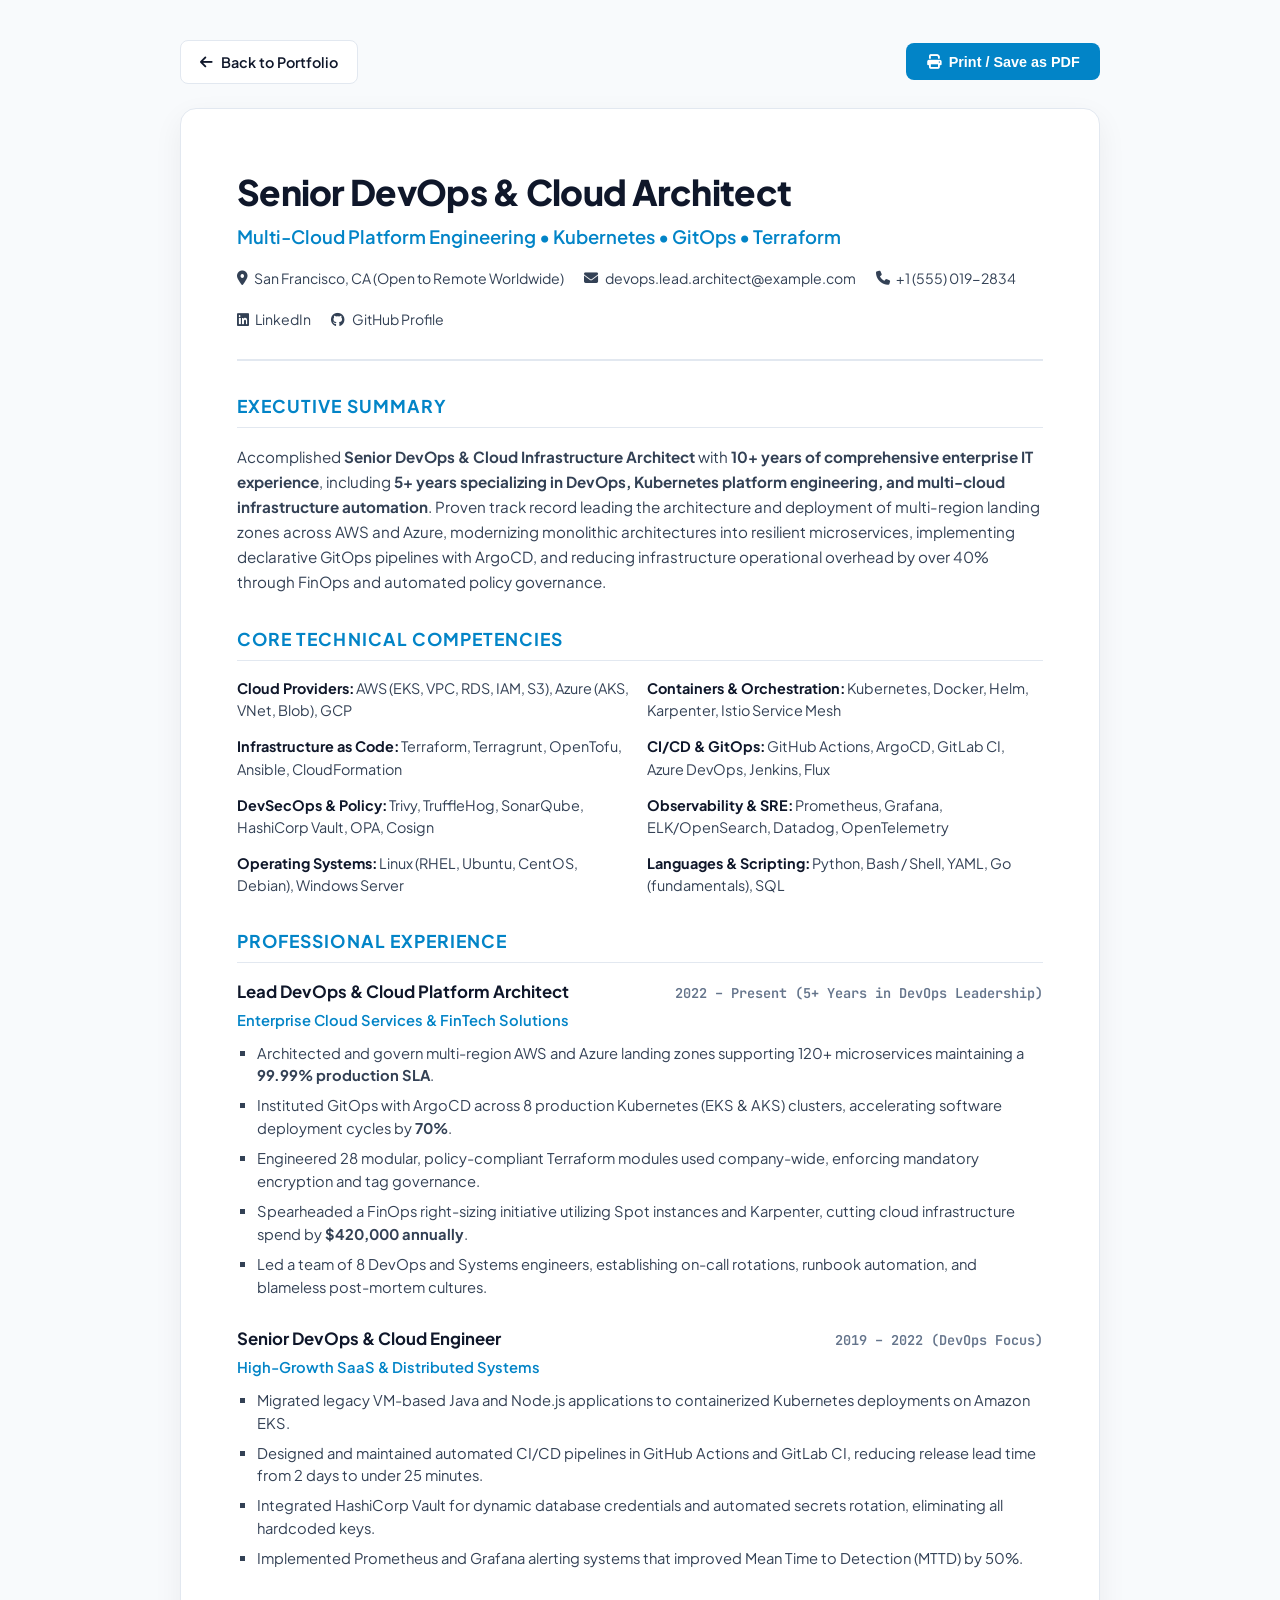
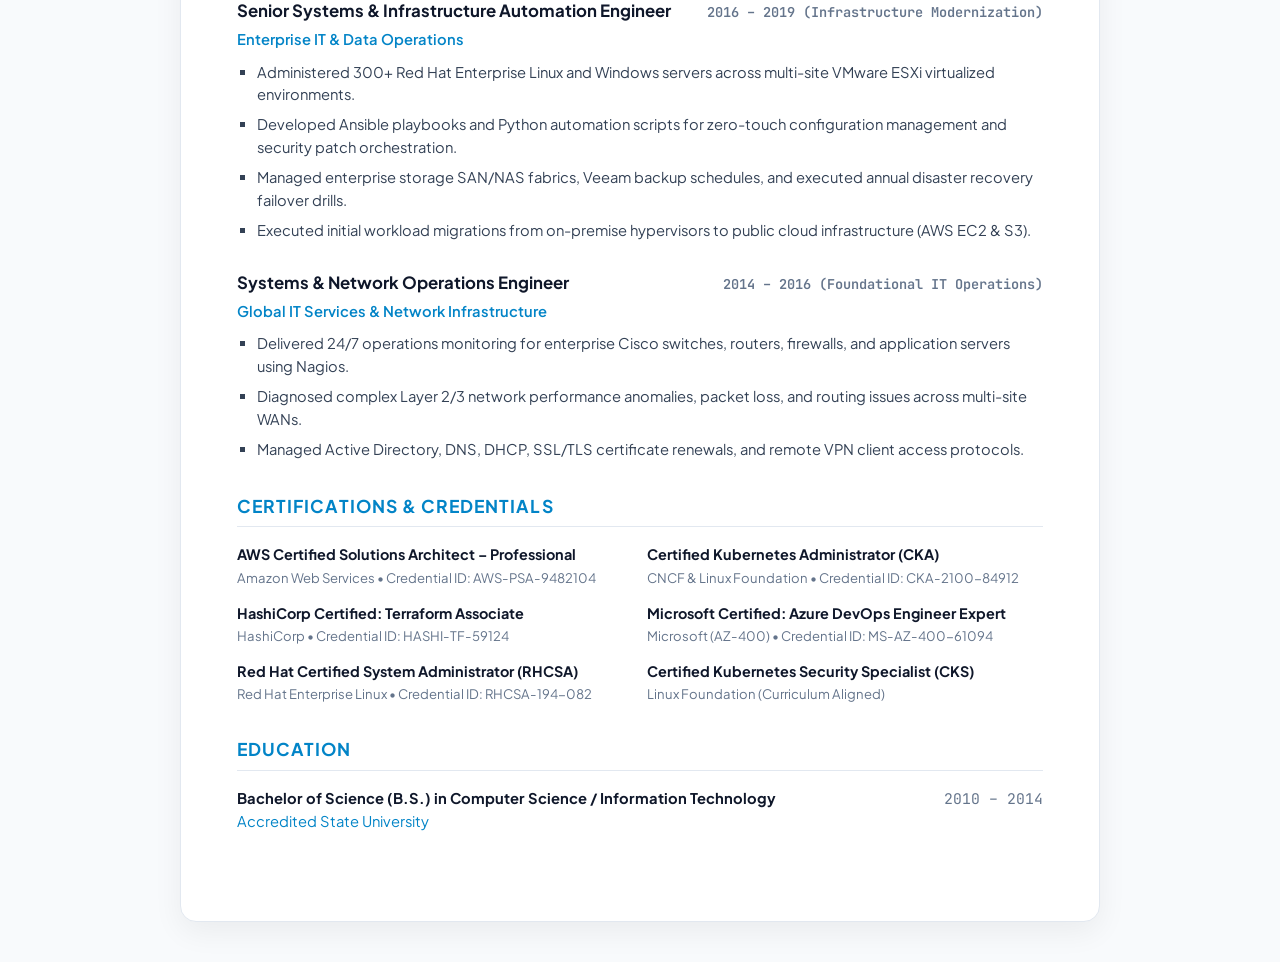
==== resume.html @ ff63252d "feat: enterprise DevOps portfolio with 10+ yr IT / 5+ yr DevOps profile, interactive pipeline simula" ====
<!DOCTYPE html>
<html lang="en">
<head>
  <meta charset="UTF-8">
  <meta name="viewport" content="width=device-width, initial-scale=1.0">
  <title>Resume — Senior DevOps & Cloud Infrastructure Architect</title>
  
  <meta name="description" content="Professional ATS Resume of Senior DevOps & Cloud Infrastructure Architect with 10+ years IT and 5+ years DevOps experience.">
  
  <!-- Google Fonts -->
  <link rel="preconnect" href="https://fonts.googleapis.com">
  <link rel="preconnect" href="https://fonts.gstatic.com" crossorigin>
  <link href="https://fonts.googleapis.com/css2?family=JetBrains+Mono:wght@400;600&family=Plus+Jakarta+Sans:wght@300;400;500;600;700;800&display=swap" rel="stylesheet">

  <!-- Font Awesome -->
  <link rel="stylesheet" href="https://cdnjs.cloudflare.com/ajax/libs/font-awesome/6.5.1/css/all.min.css" integrity="sha512-DTOQO9RWCH3ppGqcWaEA1BIZOC6xxalwEsw9c2QQeAIftl+Vegovlnee1c9QX4TctnWMn13TZye+giMm8e2LwA==" crossorigin="anonymous" referrerpolicy="no-referrer">

  <style>
    :root {
      --primary: #0284c7;
      --primary-dark: #0369a1;
      --text-main: #0f172a;
      --text-muted: #334155;
      --text-dim: #64748b;
      --border: #e2e8f0;
      --bg: #f8fafc;
      --card-bg: #ffffff;
      --font-sans: 'Plus Jakarta Sans', sans-serif;
      --font-mono: 'JetBrains Mono', monospace;
    }

    * {
      box-sizing: border-box;
      margin: 0;
      padding: 0;
    }

    body {
      font-family: var(--font-sans);
      color: var(--text-main);
      background-color: var(--bg);
      line-height: 1.55;
      padding: 2.5rem 1rem;
    }

    .resume-container {
      max-width: 920px;
      margin: 0 auto;
      background: var(--card-bg);
      padding: 3.5rem;
      border-radius: 16px;
      box-shadow: 0 10px 30px rgba(0, 0, 0, 0.06);
      border: 1px solid var(--border);
    }

    .action-bar {
      max-width: 920px;
      margin: 0 auto 1.5rem auto;
      display: flex;
      justify-content: space-between;
      align-items: center;
    }

    .btn {
      display: inline-flex;
      align-items: center;
      gap: 0.5rem;
      padding: 0.6rem 1.2rem;
      font-size: 0.9rem;
      font-weight: 600;
      border-radius: 8px;
      text-decoration: none;
      cursor: pointer;
      border: 1px solid transparent;
      transition: all 0.2s ease;
    }

    .btn-primary {
      background: var(--primary);
      color: #ffffff;
    }

    .btn-primary:hover {
      background: var(--primary-dark);
    }

    .btn-secondary {
      background: #ffffff;
      color: var(--text-main);
      border-color: var(--border);
    }

    .btn-secondary:hover {
      background: #f1f5f9;
    }

    /* Resume Header */
    .resume-header {
      border-bottom: 2px solid var(--border);
      padding-bottom: 1.75rem;
      margin-bottom: 2rem;
    }

    .resume-name {
      font-size: 2.2rem;
      font-weight: 800;
      color: var(--text-main);
      letter-spacing: -0.02em;
      margin-bottom: 0.25rem;
    }

    .resume-title {
      font-size: 1.15rem;
      font-weight: 600;
      color: var(--primary);
      margin-bottom: 1rem;
    }

    .resume-contact-bar {
      display: flex;
      flex-wrap: wrap;
      gap: 1.25rem;
      font-size: 0.88rem;
      color: var(--text-muted);
    }

    .resume-contact-bar a {
      color: inherit;
      text-decoration: none;
    }

    .resume-contact-bar a:hover {
      color: var(--primary);
      text-decoration: underline;
    }

    .resume-contact-bar span {
      display: flex;
      align-items: center;
      gap: 0.4rem;
    }

    /* Sections */
    .resume-section {
      margin-bottom: 2rem;
    }

    .section-title {
      font-size: 1.1rem;
      font-weight: 700;
      text-transform: uppercase;
      letter-spacing: 0.06em;
      color: var(--primary);
      border-bottom: 1.5px solid var(--border);
      padding-bottom: 0.4rem;
      margin-bottom: 1rem;
    }

    .summary-text {
      font-size: 0.95rem;
      color: var(--text-muted);
      line-height: 1.65;
    }

    /* Skills Grid */
    .skills-block {
      display: grid;
      grid-template-columns: repeat(auto-fill, minmax(260px, 1fr));
      gap: 0.85rem;
    }

    .skill-item {
      font-size: 0.9rem;
      color: var(--text-muted);
    }

    .skill-item strong {
      color: var(--text-main);
    }

    /* Experience Items */
    .exp-item {
      margin-bottom: 1.75rem;
    }

    .exp-header {
      display: flex;
      justify-content: space-between;
      align-items: baseline;
      flex-wrap: wrap;
      margin-bottom: 0.25rem;
    }

    .exp-role {
      font-size: 1.05rem;
      font-weight: 700;
      color: var(--text-main);
    }

    .exp-date {
      font-family: var(--font-mono);
      font-size: 0.85rem;
      font-weight: 600;
      color: var(--text-dim);
    }

    .exp-company {
      font-size: 0.92rem;
      font-weight: 600;
      color: var(--primary);
      margin-bottom: 0.6rem;
    }

    .exp-bullets {
      list-style-type: square;
      padding-left: 1.25rem;
      font-size: 0.92rem;
      color: var(--text-muted);
      display: flex;
      flex-direction: column;
      gap: 0.45rem;
    }

    .exp-bullets li {
      line-height: 1.55;
    }

    /* Certifications Grid */
    .cert-list {
      display: grid;
      grid-template-columns: 1fr 1fr;
      gap: 0.85rem;
    }

    .cert-item {
      font-size: 0.9rem;
      color: var(--text-muted);
    }

    .cert-item strong {
      color: var(--text-main);
      display: block;
    }

    .cert-item span {
      font-size: 0.82rem;
      color: var(--text-dim);
    }

    /* Education */
    .edu-item {
      display: flex;
      justify-content: space-between;
      align-items: baseline;
      font-size: 0.92rem;
    }

    .edu-degree {
      font-weight: 700;
      color: var(--text-main);
    }

    .edu-school {
      color: var(--primary);
    }

    .edu-year {
      font-family: var(--font-mono);
      color: var(--text-dim);
    }

    /* Print Rules */
    @media print {
      body {
        background: #ffffff !important;
        padding: 0 !important;
      }

      .action-bar {
        display: none !important;
      }

      .resume-container {
        box-shadow: none !important;
        border: none !important;
        padding: 0 !important;
        max-width: 100% !important;
      }

      .section-title {
        color: #0284c7 !important;
        border-color: #cbd5e1 !important;
      }

      .exp-item {
        page-break-inside: avoid;
      }
    }

    @media (max-width: 600px) {
      .resume-container {
        padding: 1.75rem;
      }
      .cert-list {
        grid-template-columns: 1fr;
      }
    }
  </style>
</head>
<body>

  <!-- Top Action Navigation -->
  <div class="action-bar">
    <a href="index.html" class="btn btn-secondary">
      <i class="fa-solid fa-arrow-left"></i>
      <span>Back to Portfolio</span>
    </a>
    <button onclick="window.print()" class="btn btn-primary">
      <i class="fa-solid fa-print"></i>
      <span>Print / Save as PDF</span>
    </button>
  </div>

  <div class="resume-container">
    <!-- Header -->
    <header class="resume-header">
      <h1 class="resume-name">Senior DevOps & Cloud Architect</h1>
      <div class="resume-title">Multi-Cloud Platform Engineering • Kubernetes • GitOps • Terraform</div>
      
      <div class="resume-contact-bar">
        <span><i class="fa-solid fa-location-dot"></i> San Francisco, CA (Open to Remote Worldwide)</span>
        <span><i class="fa-solid fa-envelope"></i> <a href="mailto:devops.lead.architect@example.com">devops.lead.architect@example.com</a></span>
        <span><i class="fa-solid fa-phone"></i> +1 (555) 019-2834</span>
        <span><i class="fa-brands fa-linkedin"></i> <a href="https://linkedin.com" target="_blank" rel="noopener noreferrer">LinkedIn</a></span>
        <span><i class="fa-brands fa-github"></i> <a href="https://github.com/nihcas-byte/special-umbrella" target="_blank" rel="noopener noreferrer">GitHub Profile</a></span>
      </div>
    </header>

    <!-- Professional Summary -->
    <section class="resume-section">
      <h2 class="section-title">Executive Summary</h2>
      <p class="summary-text">
        Accomplished <strong>Senior DevOps & Cloud Infrastructure Architect</strong> with <strong>10+ years of comprehensive enterprise IT experience</strong>, including <strong>5+ years specializing in DevOps, Kubernetes platform engineering, and multi-cloud infrastructure automation</strong>. Proven track record leading the architecture and deployment of multi-region landing zones across AWS and Azure, modernizing monolithic architectures into resilient microservices, implementing declarative GitOps pipelines with ArgoCD, and reducing infrastructure operational overhead by over 40% through FinOps and automated policy governance.
      </p>
    </section>

    <!-- Technical Competencies -->
    <section class="resume-section">
      <h2 class="section-title">Core Technical Competencies</h2>
      <div class="skills-block">
        <div class="skill-item"><strong>Cloud Providers:</strong> AWS (EKS, VPC, RDS, IAM, S3), Azure (AKS, VNet, Blob), GCP</div>
        <div class="skill-item"><strong>Containers & Orchestration:</strong> Kubernetes, Docker, Helm, Karpenter, Istio Service Mesh</div>
        <div class="skill-item"><strong>Infrastructure as Code:</strong> Terraform, Terragrunt, OpenTofu, Ansible, CloudFormation</div>
        <div class="skill-item"><strong>CI/CD & GitOps:</strong> GitHub Actions, ArgoCD, GitLab CI, Azure DevOps, Jenkins, Flux</div>
        <div class="skill-item"><strong>DevSecOps & Policy:</strong> Trivy, TruffleHog, SonarQube, HashiCorp Vault, OPA, Cosign</div>
        <div class="skill-item"><strong>Observability & SRE:</strong> Prometheus, Grafana, ELK/OpenSearch, Datadog, OpenTelemetry</div>
        <div class="skill-item"><strong>Operating Systems:</strong> Linux (RHEL, Ubuntu, CentOS, Debian), Windows Server</div>
        <div class="skill-item"><strong>Languages & Scripting:</strong> Python, Bash / Shell, YAML, Go (fundamentals), SQL</div>
      </div>
    </section>

    <!-- Professional Experience -->
    <section class="resume-section">
      <h2 class="section-title">Professional Experience</h2>

      <!-- Experience 1 -->
      <div class="exp-item">
        <div class="exp-header">
          <span class="exp-role">Lead DevOps & Cloud Platform Architect</span>
          <span class="exp-date">2022 – Present (5+ Years in DevOps Leadership)</span>
        </div>
        <div class="exp-company">Enterprise Cloud Services & FinTech Solutions</div>
        <ul class="exp-bullets">
          <li>Architected and govern multi-region AWS and Azure landing zones supporting 120+ microservices maintaining a <strong>99.99% production SLA</strong>.</li>
          <li>Instituted GitOps with ArgoCD across 8 production Kubernetes (EKS & AKS) clusters, accelerating software deployment cycles by <strong>70%</strong>.</li>
          <li>Engineered 28 modular, policy-compliant Terraform modules used company-wide, enforcing mandatory encryption and tag governance.</li>
          <li>Spearheaded a FinOps right-sizing initiative utilizing Spot instances and Karpenter, cutting cloud infrastructure spend by <strong>$420,000 annually</strong>.</li>
          <li>Led a team of 8 DevOps and Systems engineers, establishing on-call rotations, runbook automation, and blameless post-mortem cultures.</li>
        </ul>
      </div>

      <!-- Experience 2 -->
      <div class="exp-item">
        <div class="exp-header">
          <span class="exp-role">Senior DevOps & Cloud Engineer</span>
          <span class="exp-date">2019 – 2022 (DevOps Focus)</span>
        </div>
        <div class="exp-company">High-Growth SaaS & Distributed Systems</div>
        <ul class="exp-bullets">
          <li>Migrated legacy VM-based Java and Node.js applications to containerized Kubernetes deployments on Amazon EKS.</li>
          <li>Designed and maintained automated CI/CD pipelines in GitHub Actions and GitLab CI, reducing release lead time from 2 days to under 25 minutes.</li>
          <li>Integrated HashiCorp Vault for dynamic database credentials and automated secrets rotation, eliminating all hardcoded keys.</li>
          <li>Implemented Prometheus and Grafana alerting systems that improved Mean Time to Detection (MTTD) by 50%.</li>
        </ul>
      </div>

      <!-- Experience 3 -->
      <div class="exp-item">
        <div class="exp-header">
          <span class="exp-role">Senior Systems & Infrastructure Automation Engineer</span>
          <span class="exp-date">2016 – 2019 (Infrastructure Modernization)</span>
        </div>
        <div class="exp-company">Enterprise IT & Data Operations</div>
        <ul class="exp-bullets">
          <li>Administered 300+ Red Hat Enterprise Linux and Windows servers across multi-site VMware ESXi virtualized environments.</li>
          <li>Developed Ansible playbooks and Python automation scripts for zero-touch configuration management and security patch orchestration.</li>
          <li>Managed enterprise storage SAN/NAS fabrics, Veeam backup schedules, and executed annual disaster recovery failover drills.</li>
          <li>Executed initial workload migrations from on-premise hypervisors to public cloud infrastructure (AWS EC2 & S3).</li>
        </ul>
      </div>

      <!-- Experience 4 -->
      <div class="exp-item">
        <div class="exp-header">
          <span class="exp-role">Systems & Network Operations Engineer</span>
          <span class="exp-date">2014 – 2016 (Foundational IT Operations)</span>
        </div>
        <div class="exp-company">Global IT Services & Network Infrastructure</div>
        <ul class="exp-bullets">
          <li>Delivered 24/7 operations monitoring for enterprise Cisco switches, routers, firewalls, and application servers using Nagios.</li>
          <li>Diagnosed complex Layer 2/3 network performance anomalies, packet loss, and routing issues across multi-site WANs.</li>
          <li>Managed Active Directory, DNS, DHCP, SSL/TLS certificate renewals, and remote VPN client access protocols.</li>
        </ul>
      </div>
    </section>

    <!-- Verified Certifications -->
    <section class="resume-section">
      <h2 class="section-title">Certifications & Credentials</h2>
      <div class="cert-list">
        <div class="cert-item">
          <strong>AWS Certified Solutions Architect – Professional</strong>
          <span>Amazon Web Services • Credential ID: AWS-PSA-9482104</span>
        </div>
        <div class="cert-item">
          <strong>Certified Kubernetes Administrator (CKA)</strong>
          <span>CNCF & Linux Foundation • Credential ID: CKA-2100-84912</span>
        </div>
        <div class="cert-item">
          <strong>HashiCorp Certified: Terraform Associate</strong>
          <span>HashiCorp • Credential ID: HASHI-TF-59124</span>
        </div>
        <div class="cert-item">
          <strong>Microsoft Certified: Azure DevOps Engineer Expert</strong>
          <span>Microsoft (AZ-400) • Credential ID: MS-AZ-400-61094</span>
        </div>
        <div class="cert-item">
          <strong>Red Hat Certified System Administrator (RHCSA)</strong>
          <span>Red Hat Enterprise Linux • Credential ID: RHCSA-194-082</span>
        </div>
        <div class="cert-item">
          <strong>Certified Kubernetes Security Specialist (CKS)</strong>
          <span>Linux Foundation (Curriculum Aligned)</span>
        </div>
      </div>
    </section>

    <!-- Education -->
    <section class="resume-section">
      <h2 class="section-title">Education</h2>
      <div class="edu-item">
        <div>
          <span class="edu-degree">Bachelor of Science (B.S.) in Computer Science / Information Technology</span>
          <div class="edu-school">Accredited State University</div>
        </div>
        <span class="edu-year">2010 – 2014</span>
      </div>
    </section>
  </div>

</body>
</html>
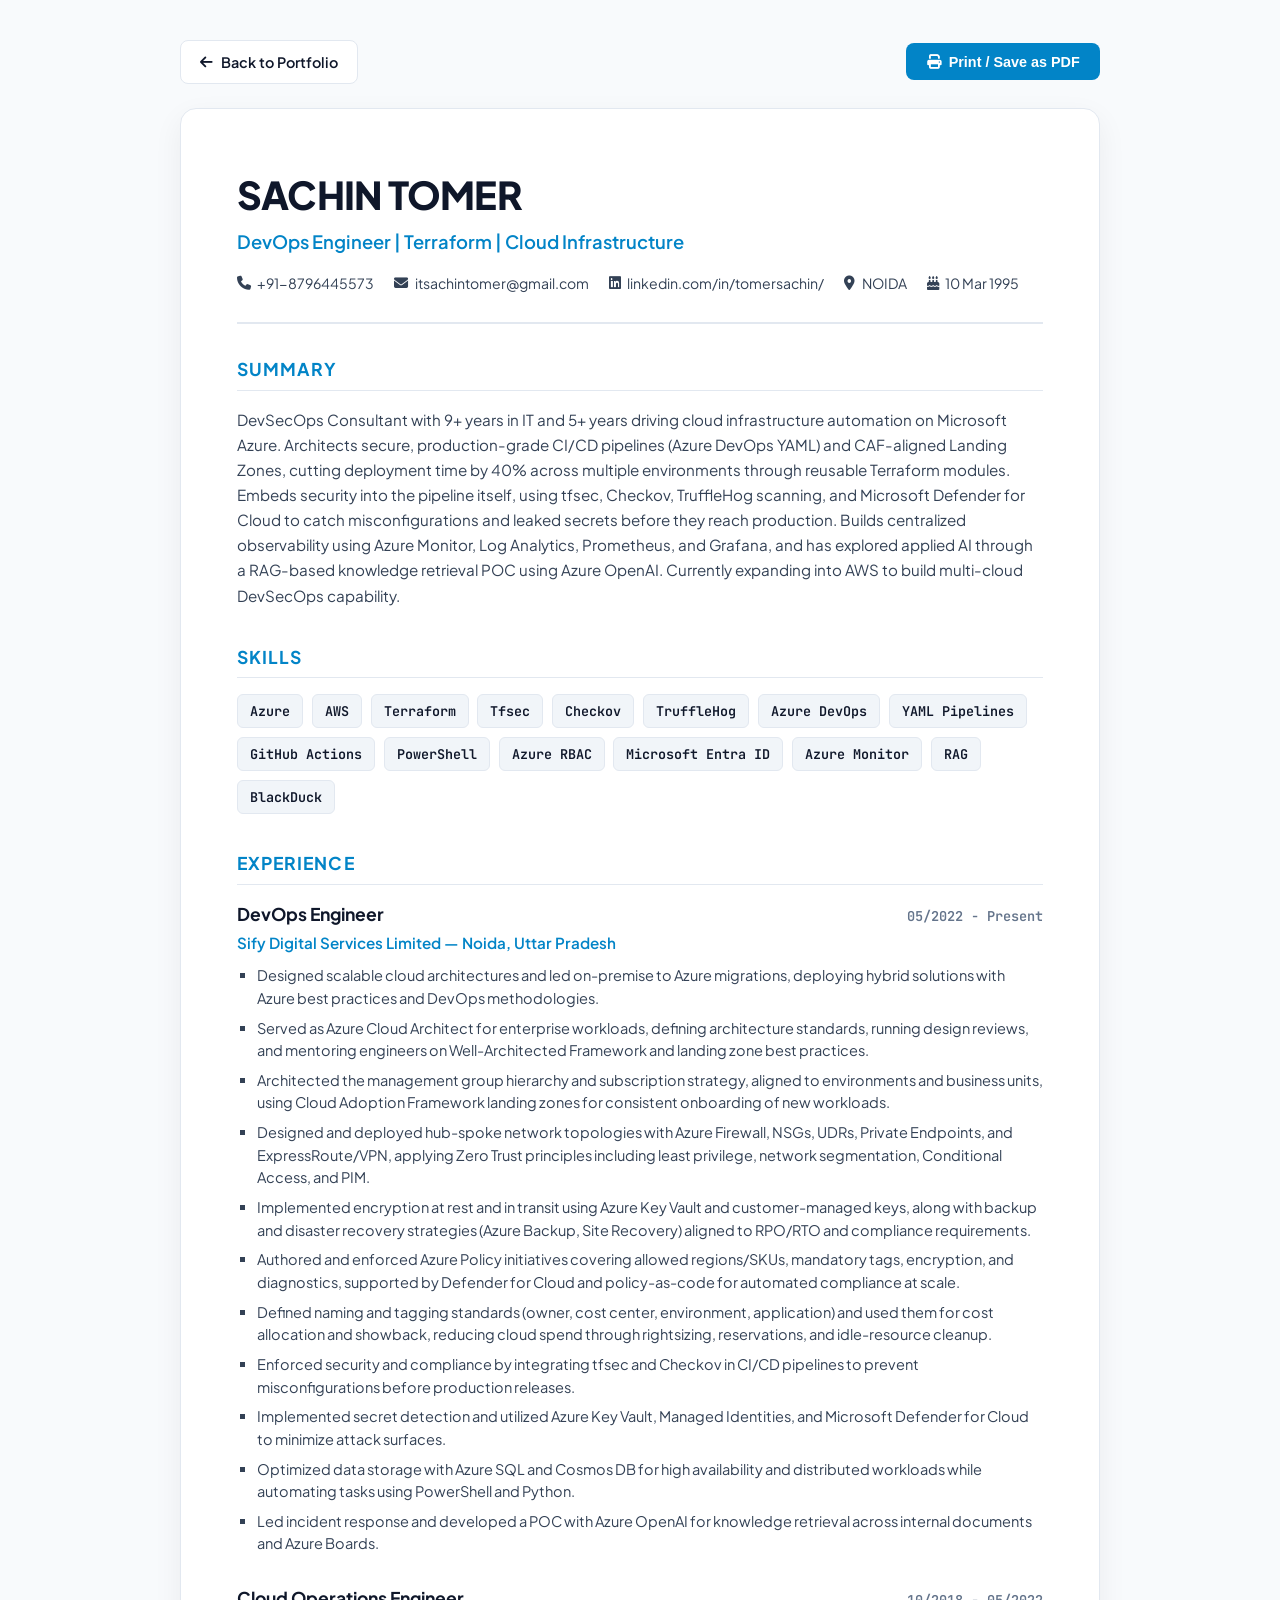
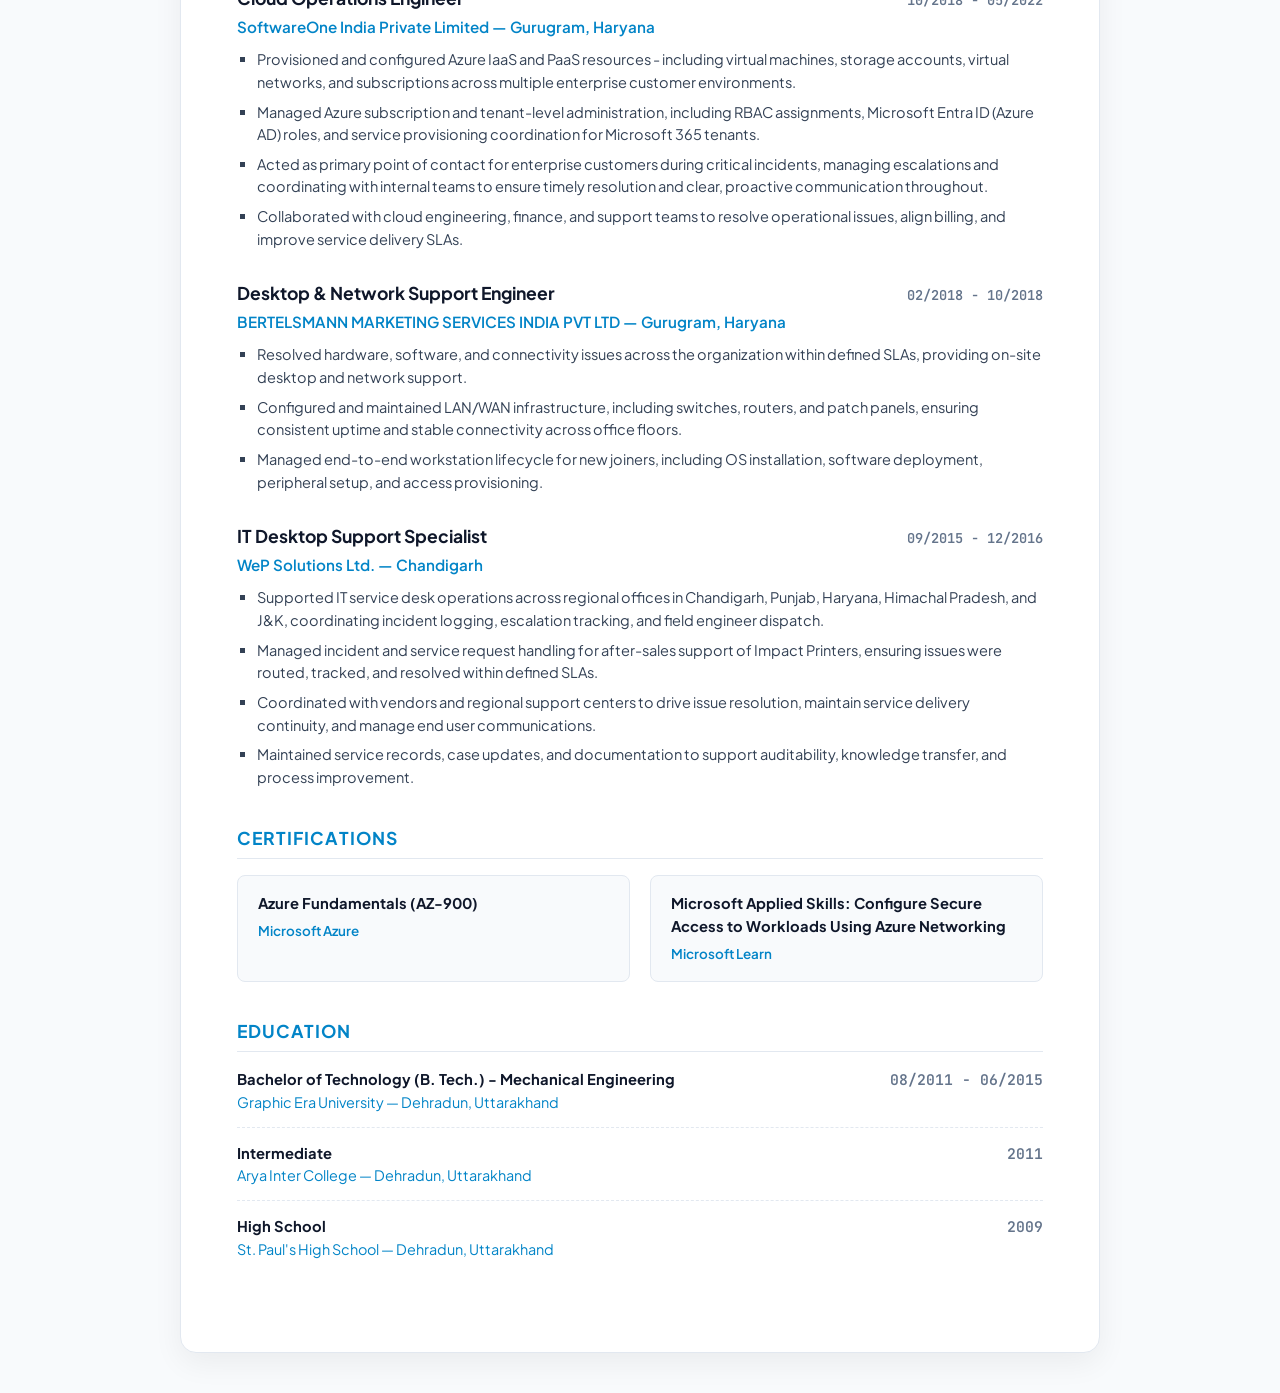
==== commit a9b60414: "feat: customize entire portfolio, ATS resume, and pipeline simulator for Sachin Tomer" ====
--- a/resume.html
+++ b/resume.html
@@ -3,9 +3,9 @@
 <head>
   <meta charset="UTF-8">
   <meta name="viewport" content="width=device-width, initial-scale=1.0">
-  <title>Resume — Senior DevOps & Cloud Infrastructure Architect</title>
+  <title>Resume — Sachin Tomer | DevOps Engineer</title>
   
-  <meta name="description" content="Professional ATS Resume of Senior DevOps & Cloud Infrastructure Architect with 10+ years IT and 5+ years DevOps experience.">
+  <meta name="description" content="Resume of Sachin Tomer - DevOps Engineer | Terraform | Cloud Infrastructure | DevSecOps Consultant with 9+ years IT experience.">
   
   <!-- Google Fonts -->
   <link rel="preconnect" href="https://fonts.googleapis.com">
@@ -102,11 +102,12 @@
     }
 
     .resume-name {
-      font-size: 2.2rem;
+      font-size: 2.4rem;
       font-weight: 800;
       color: var(--text-main);
       letter-spacing: -0.02em;
       margin-bottom: 0.25rem;
+      text-transform: uppercase;
     }
 
     .resume-title {
@@ -142,7 +143,7 @@
 
     /* Sections */
     .resume-section {
-      margin-bottom: 2rem;
+      margin-bottom: 2.25rem;
     }
 
     .section-title {
@@ -162,25 +163,27 @@
       line-height: 1.65;
     }
 
-    /* Skills Grid */
-    .skills-block {
-      display: grid;
-      grid-template-columns: repeat(auto-fill, minmax(260px, 1fr));
-      gap: 0.85rem;
-    }
-
-    .skill-item {
-      font-size: 0.9rem;
-      color: var(--text-muted);
-    }
-
-    .skill-item strong {
+    /* Skills Badges */
+    .skills-badges-wrapper {
+      display: flex;
+      flex-wrap: wrap;
+      gap: 0.55rem;
+    }
+
+    .skill-badge {
+      font-family: var(--font-mono);
+      font-size: 0.84rem;
+      font-weight: 600;
+      padding: 0.35rem 0.75rem;
+      border-radius: 6px;
+      background: #f1f5f9;
+      border: 1px solid var(--border);
       color: var(--text-main);
     }
 
     /* Experience Items */
     .exp-item {
-      margin-bottom: 1.75rem;
+      margin-bottom: 1.85rem;
     }
 
     .exp-header {
@@ -188,11 +191,11 @@
       justify-content: space-between;
       align-items: baseline;
       flex-wrap: wrap;
-      margin-bottom: 0.25rem;
+      margin-bottom: 0.2rem;
     }
 
     .exp-role {
-      font-size: 1.05rem;
+      font-size: 1.1rem;
       font-weight: 700;
       color: var(--text-main);
     }
@@ -205,7 +208,7 @@
     }
 
     .exp-company {
-      font-size: 0.92rem;
+      font-size: 0.95rem;
       font-weight: 600;
       color: var(--primary);
       margin-bottom: 0.6rem;
@@ -214,7 +217,7 @@
     .exp-bullets {
       list-style-type: square;
       padding-left: 1.25rem;
-      font-size: 0.92rem;
+      font-size: 0.91rem;
       color: var(--text-muted);
       display: flex;
       flex-direction: column;
@@ -229,22 +232,28 @@
     .cert-list {
       display: grid;
       grid-template-columns: 1fr 1fr;
-      gap: 0.85rem;
+      gap: 1.25rem;
     }
 
     .cert-item {
-      font-size: 0.9rem;
+      font-size: 0.92rem;
       color: var(--text-muted);
+      background: #f8fafc;
+      padding: 1rem 1.25rem;
+      border-radius: 8px;
+      border: 1px solid var(--border);
     }
 
     .cert-item strong {
       color: var(--text-main);
       display: block;
+      margin-bottom: 0.25rem;
     }
 
     .cert-item span {
-      font-size: 0.82rem;
-      color: var(--text-dim);
+      font-size: 0.84rem;
+      color: var(--primary);
+      font-weight: 600;
     }
 
     /* Education */
@@ -253,6 +262,15 @@
       justify-content: space-between;
       align-items: baseline;
       font-size: 0.92rem;
+      margin-bottom: 0.85rem;
+      padding-bottom: 0.85rem;
+      border-bottom: 1px dashed var(--border);
+    }
+
+    .edu-item:last-child {
+      border-bottom: none;
+      margin-bottom: 0;
+      padding-bottom: 0;
     }
 
     .edu-degree {
@@ -262,11 +280,13 @@
 
     .edu-school {
       color: var(--primary);
+      font-size: 0.9rem;
     }
 
     .edu-year {
       font-family: var(--font-mono);
       color: var(--text-dim);
+      font-weight: 600;
     }
 
     /* Print Rules */
@@ -324,133 +344,130 @@
   <div class="resume-container">
     <!-- Header -->
     <header class="resume-header">
-      <h1 class="resume-name">Senior DevOps & Cloud Architect</h1>
-      <div class="resume-title">Multi-Cloud Platform Engineering • Kubernetes • GitOps • Terraform</div>
+      <h1 class="resume-name">SACHIN TOMER</h1>
+      <div class="resume-title">DevOps Engineer | Terraform | Cloud Infrastructure</div>
       
       <div class="resume-contact-bar">
-        <span><i class="fa-solid fa-location-dot"></i> San Francisco, CA (Open to Remote Worldwide)</span>
-        <span><i class="fa-solid fa-envelope"></i> <a href="mailto:devops.lead.architect@example.com">devops.lead.architect@example.com</a></span>
-        <span><i class="fa-solid fa-phone"></i> +1 (555) 019-2834</span>
-        <span><i class="fa-brands fa-linkedin"></i> <a href="https://linkedin.com" target="_blank" rel="noopener noreferrer">LinkedIn</a></span>
-        <span><i class="fa-brands fa-github"></i> <a href="https://github.com/nihcas-byte/special-umbrella" target="_blank" rel="noopener noreferrer">GitHub Profile</a></span>
+        <span><i class="fa-solid fa-phone"></i> +91-8796445573</span>
+        <span><i class="fa-solid fa-envelope"></i> <a href="mailto:itsachintomer@gmail.com">itsachintomer@gmail.com</a></span>
+        <span><i class="fa-brands fa-linkedin"></i> <a href="https://www.linkedin.com/in/tomersachin/" target="_blank" rel="noopener noreferrer">linkedin.com/in/tomersachin/</a></span>
+        <span><i class="fa-solid fa-location-dot"></i> NOIDA</span>
+        <span><i class="fa-solid fa-cake-candles"></i> 10 Mar 1995</span>
       </div>
     </header>
 
     <!-- Professional Summary -->
     <section class="resume-section">
-      <h2 class="section-title">Executive Summary</h2>
+      <h2 class="section-title">Summary</h2>
       <p class="summary-text">
-        Accomplished <strong>Senior DevOps & Cloud Infrastructure Architect</strong> with <strong>10+ years of comprehensive enterprise IT experience</strong>, including <strong>5+ years specializing in DevOps, Kubernetes platform engineering, and multi-cloud infrastructure automation</strong>. Proven track record leading the architecture and deployment of multi-region landing zones across AWS and Azure, modernizing monolithic architectures into resilient microservices, implementing declarative GitOps pipelines with ArgoCD, and reducing infrastructure operational overhead by over 40% through FinOps and automated policy governance.
+        DevSecOps Consultant with 9+ years in IT and 5+ years driving cloud infrastructure automation on Microsoft Azure. Architects secure, production-grade CI/CD pipelines (Azure DevOps YAML) and CAF-aligned Landing Zones, cutting deployment time by 40% across multiple environments through reusable Terraform modules. Embeds security into the pipeline itself, using tfsec, Checkov, TruffleHog scanning, and Microsoft Defender for Cloud to catch misconfigurations and leaked secrets before they reach production. Builds centralized observability using Azure Monitor, Log Analytics, Prometheus, and Grafana, and has explored applied AI through a RAG-based knowledge retrieval POC using Azure OpenAI. Currently expanding into AWS to build multi-cloud DevSecOps capability.
       </p>
     </section>
 
-    <!-- Technical Competencies -->
+    <!-- Skills -->
     <section class="resume-section">
-      <h2 class="section-title">Core Technical Competencies</h2>
-      <div class="skills-block">
-        <div class="skill-item"><strong>Cloud Providers:</strong> AWS (EKS, VPC, RDS, IAM, S3), Azure (AKS, VNet, Blob), GCP</div>
-        <div class="skill-item"><strong>Containers & Orchestration:</strong> Kubernetes, Docker, Helm, Karpenter, Istio Service Mesh</div>
-        <div class="skill-item"><strong>Infrastructure as Code:</strong> Terraform, Terragrunt, OpenTofu, Ansible, CloudFormation</div>
-        <div class="skill-item"><strong>CI/CD & GitOps:</strong> GitHub Actions, ArgoCD, GitLab CI, Azure DevOps, Jenkins, Flux</div>
-        <div class="skill-item"><strong>DevSecOps & Policy:</strong> Trivy, TruffleHog, SonarQube, HashiCorp Vault, OPA, Cosign</div>
-        <div class="skill-item"><strong>Observability & SRE:</strong> Prometheus, Grafana, ELK/OpenSearch, Datadog, OpenTelemetry</div>
-        <div class="skill-item"><strong>Operating Systems:</strong> Linux (RHEL, Ubuntu, CentOS, Debian), Windows Server</div>
-        <div class="skill-item"><strong>Languages & Scripting:</strong> Python, Bash / Shell, YAML, Go (fundamentals), SQL</div>
+      <h2 class="section-title">Skills</h2>
+      <div class="skills-badges-wrapper">
+        <span class="skill-badge">Azure</span>
+        <span class="skill-badge">AWS</span>
+        <span class="skill-badge">Terraform</span>
+        <span class="skill-badge">Tfsec</span>
+        <span class="skill-badge">Checkov</span>
+        <span class="skill-badge">TruffleHog</span>
+        <span class="skill-badge">Azure DevOps</span>
+        <span class="skill-badge">YAML Pipelines</span>
+        <span class="skill-badge">GitHub Actions</span>
+        <span class="skill-badge">PowerShell</span>
+        <span class="skill-badge">Azure RBAC</span>
+        <span class="skill-badge">Microsoft Entra ID</span>
+        <span class="skill-badge">Azure Monitor</span>
+        <span class="skill-badge">RAG</span>
+        <span class="skill-badge">BlackDuck</span>
       </div>
     </section>
 
     <!-- Professional Experience -->
     <section class="resume-section">
-      <h2 class="section-title">Professional Experience</h2>
+      <h2 class="section-title">Experience</h2>
 
       <!-- Experience 1 -->
       <div class="exp-item">
         <div class="exp-header">
-          <span class="exp-role">Lead DevOps & Cloud Platform Architect</span>
-          <span class="exp-date">2022 – Present (5+ Years in DevOps Leadership)</span>
-        </div>
-        <div class="exp-company">Enterprise Cloud Services & FinTech Solutions</div>
+          <span class="exp-role">DevOps Engineer</span>
+          <span class="exp-date">05/2022 - Present</span>
+        </div>
+        <div class="exp-company">Sify Digital Services Limited — Noida, Uttar Pradesh</div>
         <ul class="exp-bullets">
-          <li>Architected and govern multi-region AWS and Azure landing zones supporting 120+ microservices maintaining a <strong>99.99% production SLA</strong>.</li>
-          <li>Instituted GitOps with ArgoCD across 8 production Kubernetes (EKS & AKS) clusters, accelerating software deployment cycles by <strong>70%</strong>.</li>
-          <li>Engineered 28 modular, policy-compliant Terraform modules used company-wide, enforcing mandatory encryption and tag governance.</li>
-          <li>Spearheaded a FinOps right-sizing initiative utilizing Spot instances and Karpenter, cutting cloud infrastructure spend by <strong>$420,000 annually</strong>.</li>
-          <li>Led a team of 8 DevOps and Systems engineers, establishing on-call rotations, runbook automation, and blameless post-mortem cultures.</li>
+          <li>Designed scalable cloud architectures and led on-premise to Azure migrations, deploying hybrid solutions with Azure best practices and DevOps methodologies.</li>
+          <li>Served as Azure Cloud Architect for enterprise workloads, defining architecture standards, running design reviews, and mentoring engineers on Well-Architected Framework and landing zone best practices.</li>
+          <li>Architected the management group hierarchy and subscription strategy, aligned to environments and business units, using Cloud Adoption Framework landing zones for consistent onboarding of new workloads.</li>
+          <li>Designed and deployed hub-spoke network topologies with Azure Firewall, NSGs, UDRs, Private Endpoints, and ExpressRoute/VPN, applying Zero Trust principles including least privilege, network segmentation, Conditional Access, and PIM.</li>
+          <li>Implemented encryption at rest and in transit using Azure Key Vault and customer-managed keys, along with backup and disaster recovery strategies (Azure Backup, Site Recovery) aligned to RPO/RTO and compliance requirements.</li>
+          <li>Authored and enforced Azure Policy initiatives covering allowed regions/SKUs, mandatory tags, encryption, and diagnostics, supported by Defender for Cloud and policy-as-code for automated compliance at scale.</li>
+          <li>Defined naming and tagging standards (owner, cost center, environment, application) and used them for cost allocation and showback, reducing cloud spend through rightsizing, reservations, and idle-resource cleanup.</li>
+          <li>Enforced security and compliance by integrating tfsec and Checkov in CI/CD pipelines to prevent misconfigurations before production releases.</li>
+          <li>Implemented secret detection and utilized Azure Key Vault, Managed Identities, and Microsoft Defender for Cloud to minimize attack surfaces.</li>
+          <li>Optimized data storage with Azure SQL and Cosmos DB for high availability and distributed workloads while automating tasks using PowerShell and Python.</li>
+          <li>Led incident response and developed a POC with Azure OpenAI for knowledge retrieval across internal documents and Azure Boards.</li>
         </ul>
       </div>
 
       <!-- Experience 2 -->
       <div class="exp-item">
         <div class="exp-header">
-          <span class="exp-role">Senior DevOps & Cloud Engineer</span>
-          <span class="exp-date">2019 – 2022 (DevOps Focus)</span>
-        </div>
-        <div class="exp-company">High-Growth SaaS & Distributed Systems</div>
+          <span class="exp-role">Cloud Operations Engineer</span>
+          <span class="exp-date">10/2018 - 05/2022</span>
+        </div>
+        <div class="exp-company">SoftwareOne India Private Limited — Gurugram, Haryana</div>
         <ul class="exp-bullets">
-          <li>Migrated legacy VM-based Java and Node.js applications to containerized Kubernetes deployments on Amazon EKS.</li>
-          <li>Designed and maintained automated CI/CD pipelines in GitHub Actions and GitLab CI, reducing release lead time from 2 days to under 25 minutes.</li>
-          <li>Integrated HashiCorp Vault for dynamic database credentials and automated secrets rotation, eliminating all hardcoded keys.</li>
-          <li>Implemented Prometheus and Grafana alerting systems that improved Mean Time to Detection (MTTD) by 50%.</li>
+          <li>Provisioned and configured Azure IaaS and PaaS resources - including virtual machines, storage accounts, virtual networks, and subscriptions across multiple enterprise customer environments.</li>
+          <li>Managed Azure subscription and tenant-level administration, including RBAC assignments, Microsoft Entra ID (Azure AD) roles, and service provisioning coordination for Microsoft 365 tenants.</li>
+          <li>Acted as primary point of contact for enterprise customers during critical incidents, managing escalations and coordinating with internal teams to ensure timely resolution and clear, proactive communication throughout.</li>
+          <li>Collaborated with cloud engineering, finance, and support teams to resolve operational issues, align billing, and improve service delivery SLAs.</li>
         </ul>
       </div>
 
       <!-- Experience 3 -->
       <div class="exp-item">
         <div class="exp-header">
-          <span class="exp-role">Senior Systems & Infrastructure Automation Engineer</span>
-          <span class="exp-date">2016 – 2019 (Infrastructure Modernization)</span>
-        </div>
-        <div class="exp-company">Enterprise IT & Data Operations</div>
+          <span class="exp-role">Desktop & Network Support Engineer</span>
+          <span class="exp-date">02/2018 - 10/2018</span>
+        </div>
+        <div class="exp-company">BERTELSMANN MARKETING SERVICES INDIA PVT LTD — Gurugram, Haryana</div>
         <ul class="exp-bullets">
-          <li>Administered 300+ Red Hat Enterprise Linux and Windows servers across multi-site VMware ESXi virtualized environments.</li>
-          <li>Developed Ansible playbooks and Python automation scripts for zero-touch configuration management and security patch orchestration.</li>
-          <li>Managed enterprise storage SAN/NAS fabrics, Veeam backup schedules, and executed annual disaster recovery failover drills.</li>
-          <li>Executed initial workload migrations from on-premise hypervisors to public cloud infrastructure (AWS EC2 & S3).</li>
+          <li>Resolved hardware, software, and connectivity issues across the organization within defined SLAs, providing on-site desktop and network support.</li>
+          <li>Configured and maintained LAN/WAN infrastructure, including switches, routers, and patch panels, ensuring consistent uptime and stable connectivity across office floors.</li>
+          <li>Managed end-to-end workstation lifecycle for new joiners, including OS installation, software deployment, peripheral setup, and access provisioning.</li>
         </ul>
       </div>
 
       <!-- Experience 4 -->
       <div class="exp-item">
         <div class="exp-header">
-          <span class="exp-role">Systems & Network Operations Engineer</span>
-          <span class="exp-date">2014 – 2016 (Foundational IT Operations)</span>
-        </div>
-        <div class="exp-company">Global IT Services & Network Infrastructure</div>
+          <span class="exp-role">IT Desktop Support Specialist</span>
+          <span class="exp-date">09/2015 - 12/2016</span>
+        </div>
+        <div class="exp-company">WeP Solutions Ltd. — Chandigarh</div>
         <ul class="exp-bullets">
-          <li>Delivered 24/7 operations monitoring for enterprise Cisco switches, routers, firewalls, and application servers using Nagios.</li>
-          <li>Diagnosed complex Layer 2/3 network performance anomalies, packet loss, and routing issues across multi-site WANs.</li>
-          <li>Managed Active Directory, DNS, DHCP, SSL/TLS certificate renewals, and remote VPN client access protocols.</li>
+          <li>Supported IT service desk operations across regional offices in Chandigarh, Punjab, Haryana, Himachal Pradesh, and J&K, coordinating incident logging, escalation tracking, and field engineer dispatch.</li>
+          <li>Managed incident and service request handling for after-sales support of Impact Printers, ensuring issues were routed, tracked, and resolved within defined SLAs.</li>
+          <li>Coordinated with vendors and regional support centers to drive issue resolution, maintain service delivery continuity, and manage end user communications.</li>
+          <li>Maintained service records, case updates, and documentation to support auditability, knowledge transfer, and process improvement.</li>
         </ul>
       </div>
     </section>
 
-    <!-- Verified Certifications -->
+    <!-- Certifications -->
     <section class="resume-section">
-      <h2 class="section-title">Certifications & Credentials</h2>
+      <h2 class="section-title">Certifications</h2>
       <div class="cert-list">
         <div class="cert-item">
-          <strong>AWS Certified Solutions Architect – Professional</strong>
-          <span>Amazon Web Services • Credential ID: AWS-PSA-9482104</span>
+          <strong>Azure Fundamentals (AZ-900)</strong>
+          <span>Microsoft Azure</span>
         </div>
         <div class="cert-item">
-          <strong>Certified Kubernetes Administrator (CKA)</strong>
-          <span>CNCF & Linux Foundation • Credential ID: CKA-2100-84912</span>
-        </div>
-        <div class="cert-item">
-          <strong>HashiCorp Certified: Terraform Associate</strong>
-          <span>HashiCorp • Credential ID: HASHI-TF-59124</span>
-        </div>
-        <div class="cert-item">
-          <strong>Microsoft Certified: Azure DevOps Engineer Expert</strong>
-          <span>Microsoft (AZ-400) • Credential ID: MS-AZ-400-61094</span>
-        </div>
-        <div class="cert-item">
-          <strong>Red Hat Certified System Administrator (RHCSA)</strong>
-          <span>Red Hat Enterprise Linux • Credential ID: RHCSA-194-082</span>
-        </div>
-        <div class="cert-item">
-          <strong>Certified Kubernetes Security Specialist (CKS)</strong>
-          <span>Linux Foundation (Curriculum Aligned)</span>
+          <strong>Microsoft Applied Skills: Configure Secure Access to Workloads Using Azure Networking</strong>
+          <span>Microsoft Learn</span>
         </div>
       </div>
     </section>
@@ -458,12 +475,29 @@
     <!-- Education -->
     <section class="resume-section">
       <h2 class="section-title">Education</h2>
+      
       <div class="edu-item">
         <div>
-          <span class="edu-degree">Bachelor of Science (B.S.) in Computer Science / Information Technology</span>
-          <div class="edu-school">Accredited State University</div>
-        </div>
-        <span class="edu-year">2010 – 2014</span>
+          <span class="edu-degree">Bachelor of Technology (B. Tech.) - Mechanical Engineering</span>
+          <div class="edu-school">Graphic Era University — Dehradun, Uttarakhand</div>
+        </div>
+        <span class="edu-year">08/2011 - 06/2015</span>
+      </div>
+
+      <div class="edu-item">
+        <div>
+          <span class="edu-degree">Intermediate</span>
+          <div class="edu-school">Arya Inter College — Dehradun, Uttarakhand</div>
+        </div>
+        <span class="edu-year">2011</span>
+      </div>
+
+      <div class="edu-item">
+        <div>
+          <span class="edu-degree">High School</span>
+          <div class="edu-school">St. Paul's High School — Dehradun, Uttarakhand</div>
+        </div>
+        <span class="edu-year">2009</span>
       </div>
     </section>
   </div>
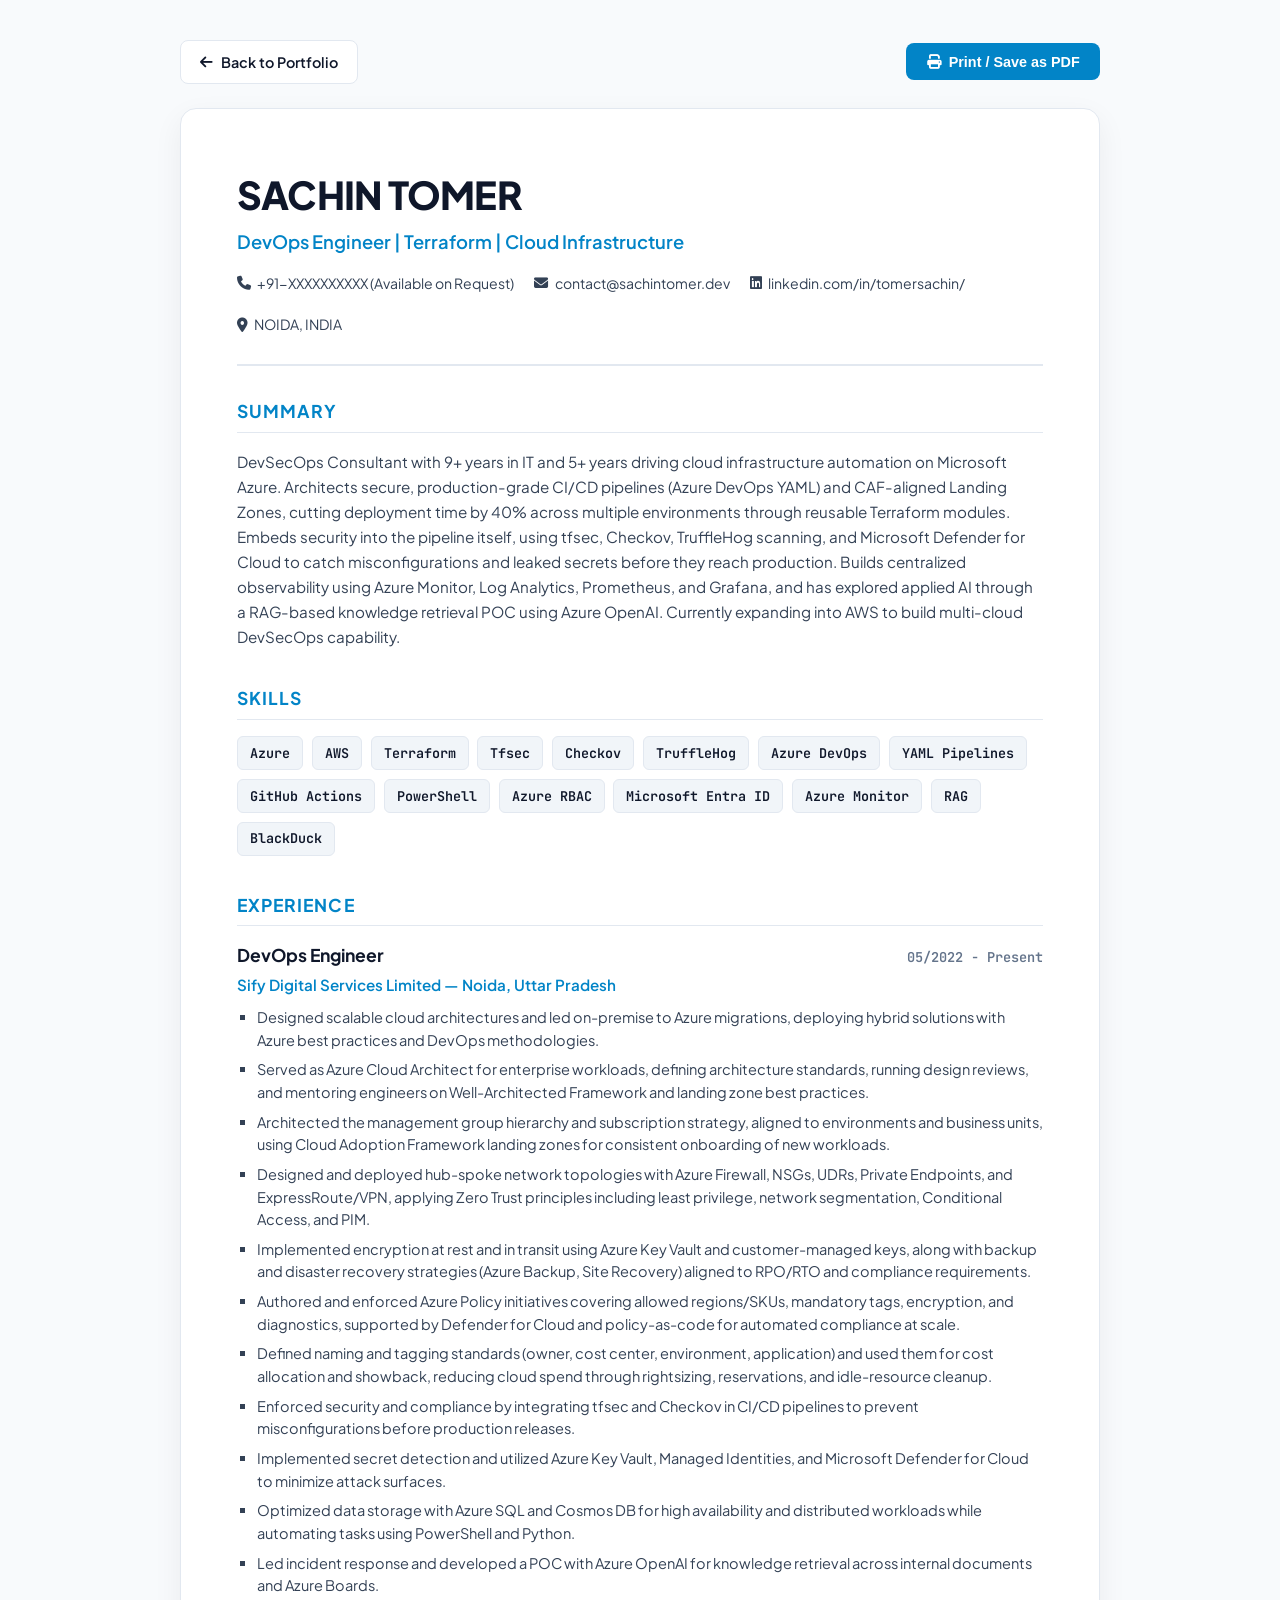
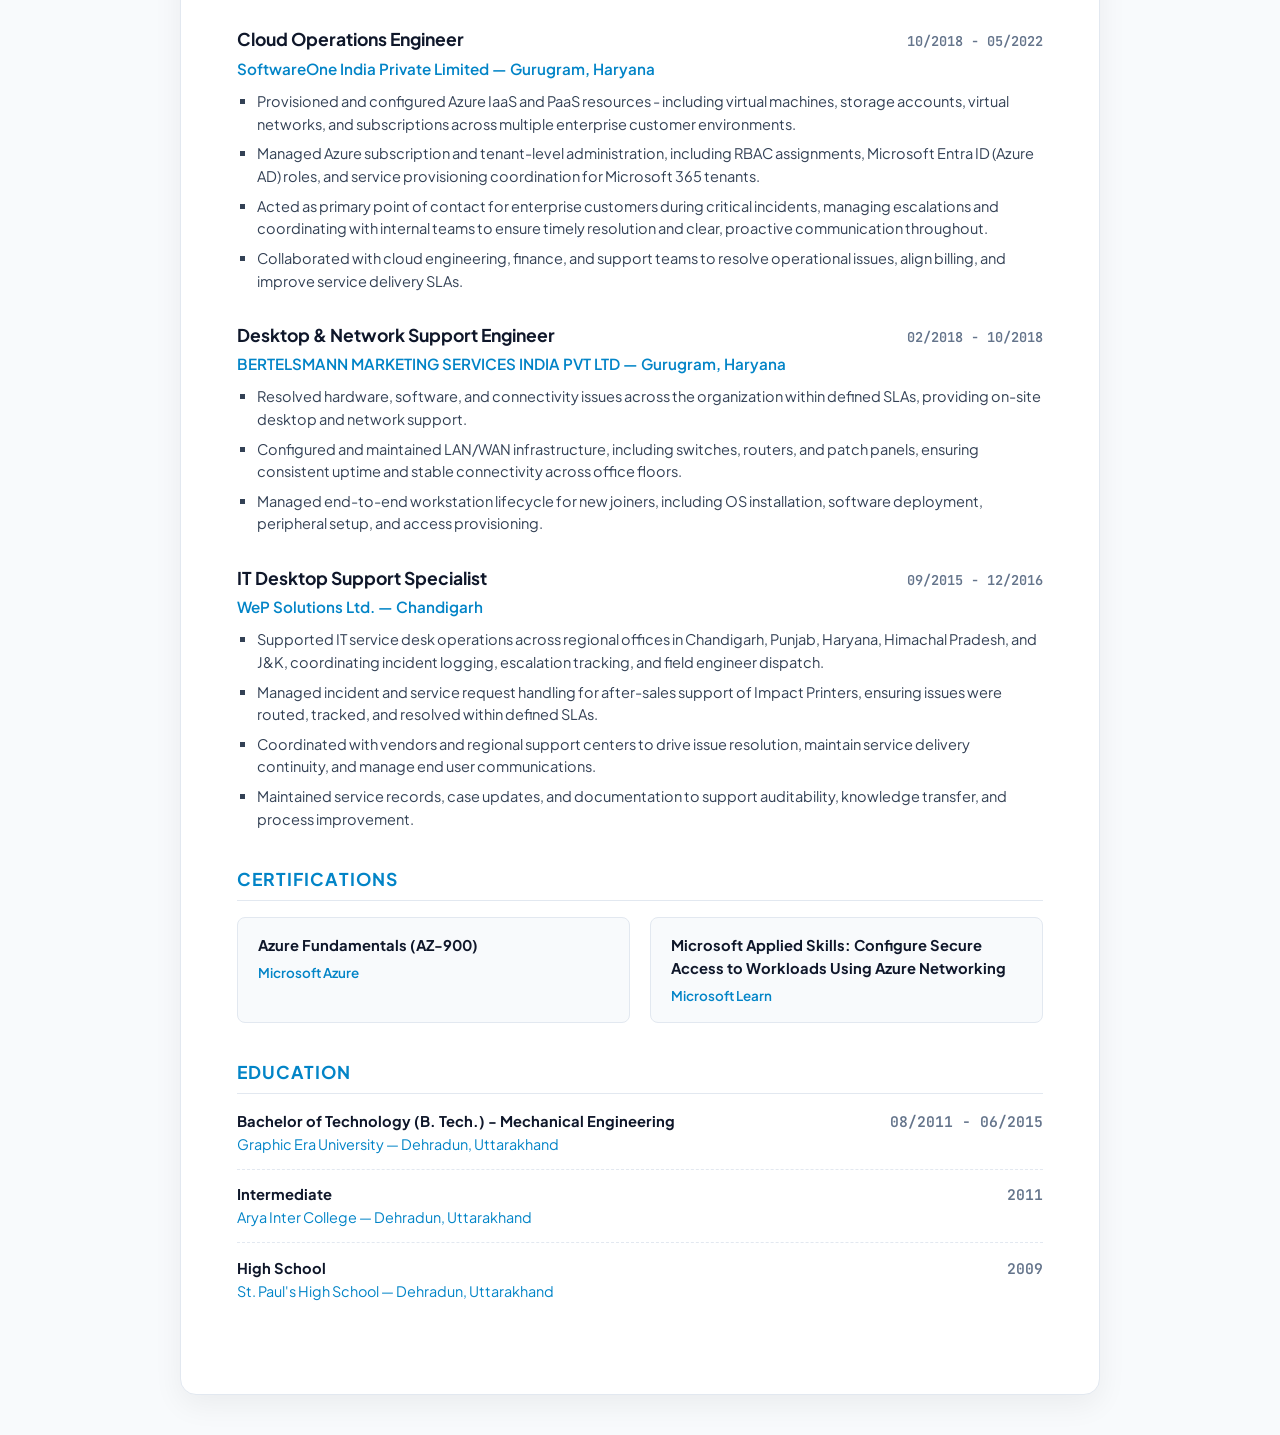
==== commit d2cdfabc: "chore: scrub personal phone numbers and direct email IDs for privacy" ====
--- a/resume.html
+++ b/resume.html
@@ -348,11 +348,10 @@
       <div class="resume-title">DevOps Engineer | Terraform | Cloud Infrastructure</div>
       
       <div class="resume-contact-bar">
-        <span><i class="fa-solid fa-phone"></i> +91-8796445573</span>
-        <span><i class="fa-solid fa-envelope"></i> <a href="mailto:itsachintomer@gmail.com">itsachintomer@gmail.com</a></span>
+        <span><i class="fa-solid fa-phone"></i> +91-XXXXXXXXXX (Available on Request)</span>
+        <span><i class="fa-solid fa-envelope"></i> <a href="mailto:contact@sachintomer.dev">contact@sachintomer.dev</a></span>
         <span><i class="fa-brands fa-linkedin"></i> <a href="https://www.linkedin.com/in/tomersachin/" target="_blank" rel="noopener noreferrer">linkedin.com/in/tomersachin/</a></span>
-        <span><i class="fa-solid fa-location-dot"></i> NOIDA</span>
-        <span><i class="fa-solid fa-cake-candles"></i> 10 Mar 1995</span>
+        <span><i class="fa-solid fa-location-dot"></i> NOIDA, INDIA</span>
       </div>
     </header>
 
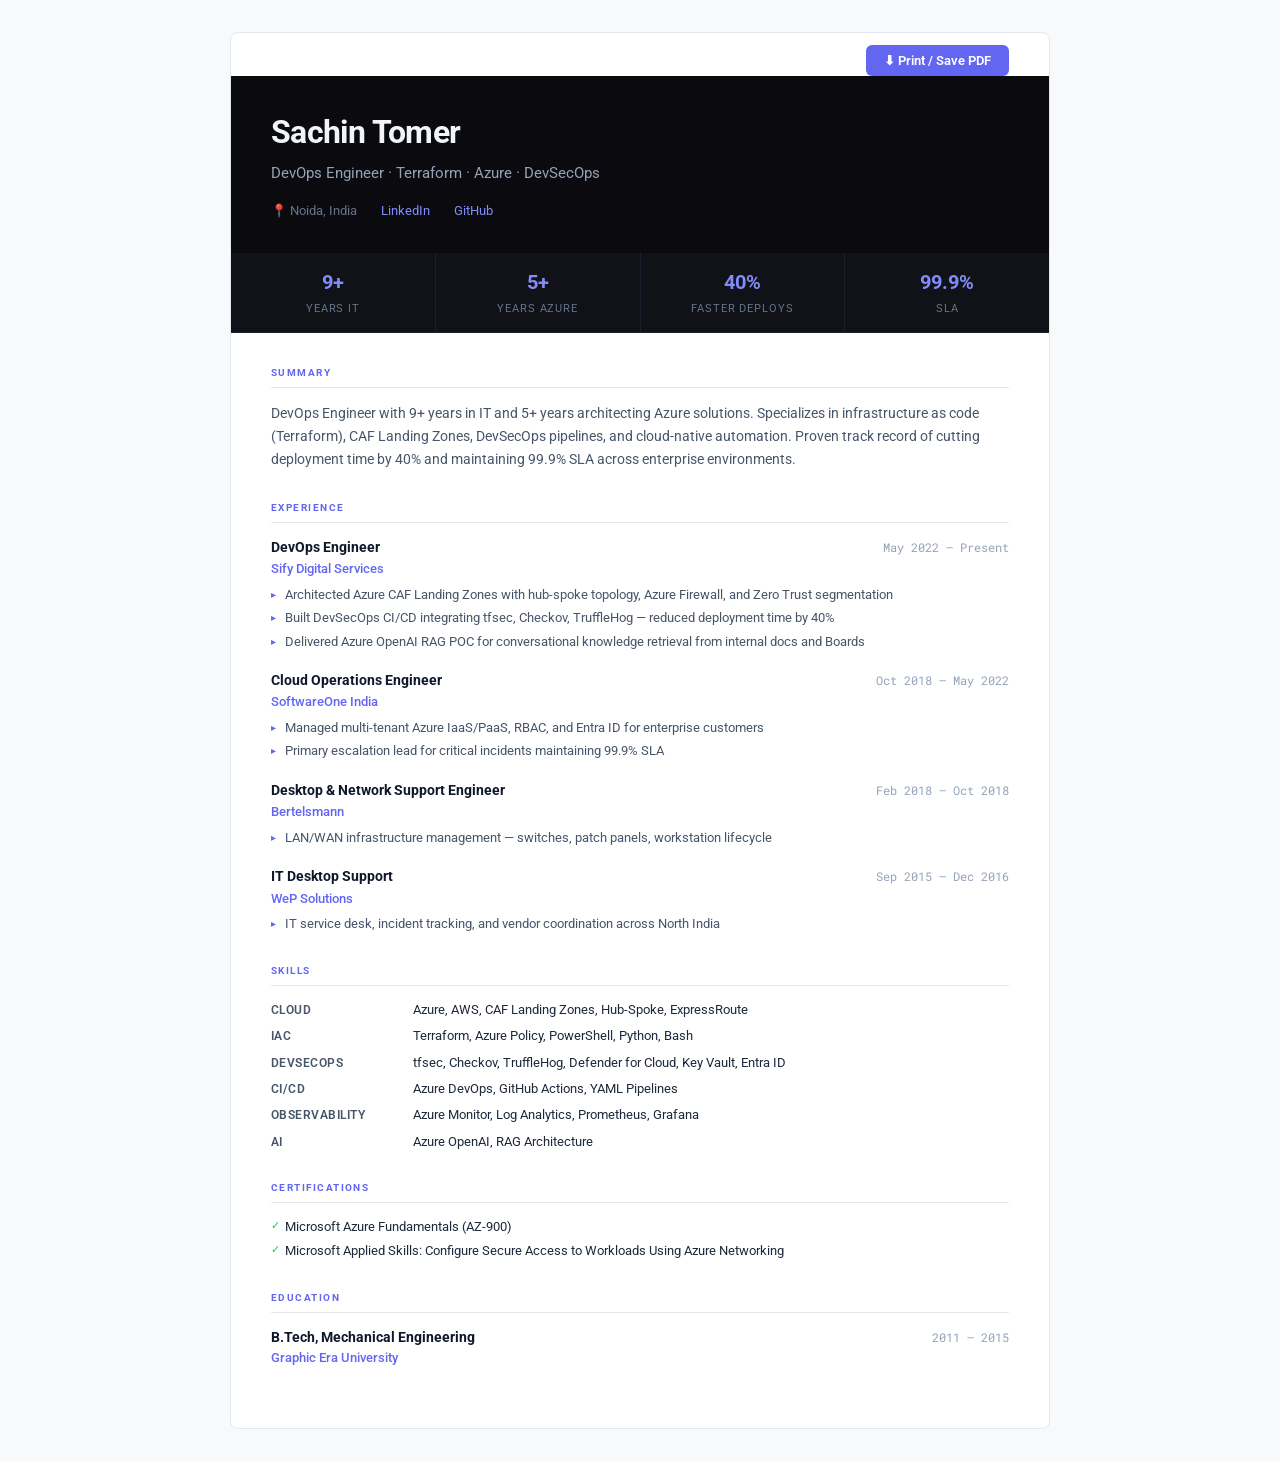
==== commit 2a517084: "revamp: clean minimal Roboto design, less verbose, more impactful" ====
--- a/resume.html
+++ b/resume.html
@@ -1,505 +1,401 @@
 <!DOCTYPE html>
 <html lang="en">
 <head>
-  <meta charset="UTF-8">
-  <meta name="viewport" content="width=device-width, initial-scale=1.0">
-  <title>Resume — Sachin Tomer | DevOps Engineer</title>
-  
-  <meta name="description" content="Resume of Sachin Tomer - DevOps Engineer | Terraform | Cloud Infrastructure | DevSecOps Consultant with 9+ years IT experience.">
-  
-  <!-- Google Fonts -->
-  <link rel="preconnect" href="https://fonts.googleapis.com">
-  <link rel="preconnect" href="https://fonts.gstatic.com" crossorigin>
-  <link href="https://fonts.googleapis.com/css2?family=JetBrains+Mono:wght@400;600&family=Plus+Jakarta+Sans:wght@300;400;500;600;700;800&display=swap" rel="stylesheet">
-
-  <!-- Font Awesome -->
-  <link rel="stylesheet" href="https://cdnjs.cloudflare.com/ajax/libs/font-awesome/6.5.1/css/all.min.css" integrity="sha512-DTOQO9RWCH3ppGqcWaEA1BIZOC6xxalwEsw9c2QQeAIftl+Vegovlnee1c9QX4TctnWMn13TZye+giMm8e2LwA==" crossorigin="anonymous" referrerpolicy="no-referrer">
-
+  <meta charset="UTF-8" />
+  <meta name="viewport" content="width=device-width, initial-scale=1.0" />
+  <title>Sachin Tomer — Resume</title>
   <style>
-    :root {
-      --primary: #0284c7;
-      --primary-dark: #0369a1;
-      --text-main: #0f172a;
-      --text-muted: #334155;
-      --text-dim: #64748b;
-      --border: #e2e8f0;
-      --bg: #f8fafc;
-      --card-bg: #ffffff;
-      --font-sans: 'Plus Jakarta Sans', sans-serif;
-      --font-mono: 'JetBrains Mono', monospace;
-    }
-
-    * {
-      box-sizing: border-box;
-      margin: 0;
-      padding: 0;
-    }
+    @import url('https://fonts.googleapis.com/css2?family=Roboto:wght@300;400;500;700&family=Roboto+Mono:wght@400&display=swap');
+
+    *, *::before, *::after { box-sizing: border-box; margin: 0; padding: 0; }
 
     body {
-      font-family: var(--font-sans);
-      color: var(--text-main);
-      background-color: var(--bg);
+      font-family: 'Roboto', sans-serif;
+      font-size: 13px;
       line-height: 1.55;
-      padding: 2.5rem 1rem;
-    }
-
-    .resume-container {
-      max-width: 920px;
-      margin: 0 auto;
-      background: var(--card-bg);
-      padding: 3.5rem;
-      border-radius: 16px;
-      box-shadow: 0 10px 30px rgba(0, 0, 0, 0.06);
-      border: 1px solid var(--border);
-    }
-
-    .action-bar {
-      max-width: 920px;
-      margin: 0 auto 1.5rem auto;
+      color: #1e293b;
+      background: #f8f9fa;
+    }
+
+    .page {
+      max-width: 820px;
+      margin: 32px auto;
+      background: #fff;
+      border: 1px solid #e2e8f0;
+      border-radius: 8px;
+      overflow: hidden;
+    }
+
+    /* Header */
+    .resume-header {
+      background: #0a0a0f;
+      color: #e2e8f0;
+      padding: 32px 40px;
+    }
+
+    .rh-name {
+      font-size: 2rem;
+      font-weight: 700;
+      letter-spacing: -.02em;
+      color: #f1f5f9;
+    }
+
+    .rh-title {
+      font-size: .95rem;
+      color: #94a3b8;
+      margin-top: 4px;
+      font-weight: 400;
+    }
+
+    .rh-meta {
       display: flex;
-      justify-content: space-between;
-      align-items: center;
-    }
-
-    .btn {
-      display: inline-flex;
-      align-items: center;
-      gap: 0.5rem;
-      padding: 0.6rem 1.2rem;
-      font-size: 0.9rem;
-      font-weight: 600;
-      border-radius: 8px;
+      gap: 24px;
+      margin-top: 16px;
+      flex-wrap: wrap;
+    }
+
+    .rh-meta a {
+      font-size: .8rem;
+      color: #818cf8;
       text-decoration: none;
-      cursor: pointer;
-      border: 1px solid transparent;
-      transition: all 0.2s ease;
-    }
-
-    .btn-primary {
-      background: var(--primary);
-      color: #ffffff;
-    }
-
-    .btn-primary:hover {
-      background: var(--primary-dark);
-    }
-
-    .btn-secondary {
-      background: #ffffff;
-      color: var(--text-main);
-      border-color: var(--border);
-    }
-
-    .btn-secondary:hover {
-      background: #f1f5f9;
-    }
-
-    /* Resume Header */
-    .resume-header {
-      border-bottom: 2px solid var(--border);
-      padding-bottom: 1.75rem;
-      margin-bottom: 2rem;
-    }
-
-    .resume-name {
-      font-size: 2.4rem;
-      font-weight: 800;
-      color: var(--text-main);
-      letter-spacing: -0.02em;
-      margin-bottom: 0.25rem;
+    }
+
+    .rh-meta span {
+      font-size: .8rem;
+      color: #64748b;
+    }
+
+    /* Stats bar */
+    .stats-bar {
+      display: flex;
+      gap: 0;
+      background: #111118;
+      border-bottom: 1px solid #1e1e2e;
+    }
+
+    .stat-cell {
+      flex: 1;
+      padding: 14px 20px;
+      text-align: center;
+      border-right: 1px solid #1e1e2e;
+    }
+
+    .stat-cell:last-child { border-right: none; }
+
+    .stat-num {
+      font-size: 1.25rem;
+      font-weight: 700;
+      color: #818cf8;
+      display: block;
+    }
+
+    .stat-lbl {
+      font-size: .68rem;
+      color: #64748b;
       text-transform: uppercase;
-    }
-
-    .resume-title {
-      font-size: 1.15rem;
-      font-weight: 600;
-      color: var(--primary);
-      margin-bottom: 1rem;
-    }
-
-    .resume-contact-bar {
-      display: flex;
-      flex-wrap: wrap;
-      gap: 1.25rem;
-      font-size: 0.88rem;
-      color: var(--text-muted);
-    }
-
-    .resume-contact-bar a {
-      color: inherit;
-      text-decoration: none;
-    }
-
-    .resume-contact-bar a:hover {
-      color: var(--primary);
-      text-decoration: underline;
-    }
-
-    .resume-contact-bar span {
-      display: flex;
-      align-items: center;
-      gap: 0.4rem;
-    }
-
-    /* Sections */
-    .resume-section {
-      margin-bottom: 2.25rem;
-    }
-
-    .section-title {
-      font-size: 1.1rem;
+      letter-spacing: .08em;
+    }
+
+    /* Body */
+    .resume-body {
+      padding: 32px 40px;
+    }
+
+    /* Section */
+    .rs {
+      margin-bottom: 28px;
+    }
+
+    .rs-title {
+      font-size: .65rem;
       font-weight: 700;
+      letter-spacing: .14em;
       text-transform: uppercase;
-      letter-spacing: 0.06em;
-      color: var(--primary);
-      border-bottom: 1.5px solid var(--border);
-      padding-bottom: 0.4rem;
-      margin-bottom: 1rem;
-    }
-
-    .summary-text {
-      font-size: 0.95rem;
-      color: var(--text-muted);
+      color: #6366f1;
+      padding-bottom: 6px;
+      border-bottom: 1px solid #e2e8f0;
+      margin-bottom: 14px;
+    }
+
+    /* Summary */
+    .summary {
+      font-size: .875rem;
+      color: #475569;
       line-height: 1.65;
     }
 
-    /* Skills Badges */
-    .skills-badges-wrapper {
-      display: flex;
-      flex-wrap: wrap;
-      gap: 0.55rem;
-    }
-
-    .skill-badge {
-      font-family: var(--font-mono);
-      font-size: 0.84rem;
-      font-weight: 600;
-      padding: 0.35rem 0.75rem;
-      border-radius: 6px;
-      background: #f1f5f9;
-      border: 1px solid var(--border);
-      color: var(--text-main);
-    }
-
-    /* Experience Items */
+    /* Experience */
     .exp-item {
-      margin-bottom: 1.85rem;
-    }
-
-    .exp-header {
+      margin-bottom: 18px;
+    }
+
+    .exp-item:last-child { margin-bottom: 0; }
+
+    .exp-row {
       display: flex;
       justify-content: space-between;
       align-items: baseline;
-      flex-wrap: wrap;
-      margin-bottom: 0.2rem;
+      gap: 8px;
     }
 
     .exp-role {
-      font-size: 1.1rem;
+      font-size: .9rem;
       font-weight: 700;
-      color: var(--text-main);
-    }
-
-    .exp-date {
-      font-family: var(--font-mono);
-      font-size: 0.85rem;
+      color: #0f172a;
+    }
+
+    .exp-period {
+      font-size: .75rem;
+      color: #94a3b8;
+      font-family: 'Roboto Mono', monospace;
+      white-space: nowrap;
+    }
+
+    .exp-company {
+      font-size: .8rem;
+      color: #6366f1;
+      font-weight: 500;
+      margin-bottom: 6px;
+    }
+
+    .exp-bullets {
+      padding-left: 0;
+      list-style: none;
+    }
+
+    .exp-bullets li {
+      font-size: .82rem;
+      color: #475569;
+      padding-left: 14px;
+      position: relative;
+      margin-bottom: 3px;
+      line-height: 1.55;
+    }
+
+    .exp-bullets li::before {
+      content: '▸';
+      position: absolute;
+      left: 0;
+      color: #6366f1;
+      font-size: .65rem;
+      top: 2px;
+    }
+
+    /* Skills grid */
+    .skills-table {
+      display: grid;
+      grid-template-columns: 130px 1fr;
+      gap: 6px 12px;
+      align-items: baseline;
+    }
+
+    .skill-cat {
+      font-size: .75rem;
       font-weight: 600;
-      color: var(--text-dim);
-    }
-
-    .exp-company {
-      font-size: 0.95rem;
+      color: #475569;
+      text-transform: uppercase;
+      letter-spacing: .04em;
+    }
+
+    .skill-vals {
+      font-size: .82rem;
+      color: #1e293b;
+    }
+
+    /* Certs */
+    .cert-list { list-style: none; }
+
+    .cert-list li {
+      font-size: .82rem;
+      color: #1e293b;
+      padding-left: 14px;
+      position: relative;
+      margin-bottom: 4px;
+    }
+
+    .cert-list li::before {
+      content: '✓';
+      position: absolute;
+      left: 0;
+      color: #22c55e;
+      font-size: .7rem;
+    }
+
+    /* Print */
+    @media print {
+      body { background: #fff; }
+      .page { margin: 0; border: none; border-radius: 0; box-shadow: none; }
+      .print-btn { display: none; }
+    }
+
+    /* Print button */
+    .print-bar {
+      text-align: right;
+      padding: 12px 40px 0;
+    }
+
+    .print-btn {
+      background: #6366f1;
+      color: #fff;
+      border: none;
+      border-radius: 6px;
+      padding: 8px 18px;
+      font-size: .8rem;
+      font-family: 'Roboto', sans-serif;
       font-weight: 600;
-      color: var(--primary);
-      margin-bottom: 0.6rem;
-    }
-
-    .exp-bullets {
-      list-style-type: square;
-      padding-left: 1.25rem;
-      font-size: 0.91rem;
-      color: var(--text-muted);
-      display: flex;
-      flex-direction: column;
-      gap: 0.45rem;
-    }
-
-    .exp-bullets li {
-      line-height: 1.55;
-    }
-
-    /* Certifications Grid */
-    .cert-list {
-      display: grid;
-      grid-template-columns: 1fr 1fr;
-      gap: 1.25rem;
-    }
-
-    .cert-item {
-      font-size: 0.92rem;
-      color: var(--text-muted);
-      background: #f8fafc;
-      padding: 1rem 1.25rem;
-      border-radius: 8px;
-      border: 1px solid var(--border);
-    }
-
-    .cert-item strong {
-      color: var(--text-main);
-      display: block;
-      margin-bottom: 0.25rem;
-    }
-
-    .cert-item span {
-      font-size: 0.84rem;
-      color: var(--primary);
-      font-weight: 600;
-    }
-
-    /* Education */
-    .edu-item {
-      display: flex;
-      justify-content: space-between;
-      align-items: baseline;
-      font-size: 0.92rem;
-      margin-bottom: 0.85rem;
-      padding-bottom: 0.85rem;
-      border-bottom: 1px dashed var(--border);
-    }
-
-    .edu-item:last-child {
-      border-bottom: none;
-      margin-bottom: 0;
-      padding-bottom: 0;
-    }
-
-    .edu-degree {
-      font-weight: 700;
-      color: var(--text-main);
-    }
-
-    .edu-school {
-      color: var(--primary);
-      font-size: 0.9rem;
-    }
-
-    .edu-year {
-      font-family: var(--font-mono);
-      color: var(--text-dim);
-      font-weight: 600;
-    }
-
-    /* Print Rules */
-    @media print {
-      body {
-        background: #ffffff !important;
-        padding: 0 !important;
-      }
-
-      .action-bar {
-        display: none !important;
-      }
-
-      .resume-container {
-        box-shadow: none !important;
-        border: none !important;
-        padding: 0 !important;
-        max-width: 100% !important;
-      }
-
-      .section-title {
-        color: #0284c7 !important;
-        border-color: #cbd5e1 !important;
-      }
-
-      .exp-item {
-        page-break-inside: avoid;
-      }
-    }
-
-    @media (max-width: 600px) {
-      .resume-container {
-        padding: 1.75rem;
-      }
-      .cert-list {
-        grid-template-columns: 1fr;
-      }
-    }
+      cursor: pointer;
+    }
+
+    .print-btn:hover { background: #818cf8; }
   </style>
 </head>
 <body>
 
-  <!-- Top Action Navigation -->
-  <div class="action-bar">
-    <a href="index.html" class="btn btn-secondary">
-      <i class="fa-solid fa-arrow-left"></i>
-      <span>Back to Portfolio</span>
-    </a>
-    <button onclick="window.print()" class="btn btn-primary">
-      <i class="fa-solid fa-print"></i>
-      <span>Print / Save as PDF</span>
-    </button>
+<div class="page">
+  <div class="print-bar">
+    <button class="print-btn" onclick="window.print()">⬇ Print / Save PDF</button>
   </div>
 
-  <div class="resume-container">
-    <!-- Header -->
-    <header class="resume-header">
-      <h1 class="resume-name">SACHIN TOMER</h1>
-      <div class="resume-title">DevOps Engineer | Terraform | Cloud Infrastructure</div>
-      
-      <div class="resume-contact-bar">
-        <span><i class="fa-solid fa-phone"></i> +91-XXXXXXXXXX (Available on Request)</span>
-        <span><i class="fa-solid fa-envelope"></i> <a href="mailto:contact@sachintomer.dev">contact@sachintomer.dev</a></span>
-        <span><i class="fa-brands fa-linkedin"></i> <a href="https://www.linkedin.com/in/tomersachin/" target="_blank" rel="noopener noreferrer">linkedin.com/in/tomersachin/</a></span>
-        <span><i class="fa-solid fa-location-dot"></i> NOIDA, INDIA</span>
-      </div>
-    </header>
-
-    <!-- Professional Summary -->
-    <section class="resume-section">
-      <h2 class="section-title">Summary</h2>
-      <p class="summary-text">
-        DevSecOps Consultant with 9+ years in IT and 5+ years driving cloud infrastructure automation on Microsoft Azure. Architects secure, production-grade CI/CD pipelines (Azure DevOps YAML) and CAF-aligned Landing Zones, cutting deployment time by 40% across multiple environments through reusable Terraform modules. Embeds security into the pipeline itself, using tfsec, Checkov, TruffleHog scanning, and Microsoft Defender for Cloud to catch misconfigurations and leaked secrets before they reach production. Builds centralized observability using Azure Monitor, Log Analytics, Prometheus, and Grafana, and has explored applied AI through a RAG-based knowledge retrieval POC using Azure OpenAI. Currently expanding into AWS to build multi-cloud DevSecOps capability.
+  <!-- Header -->
+  <div class="resume-header">
+    <div class="rh-name">Sachin Tomer</div>
+    <div class="rh-title">DevOps Engineer · Terraform · Azure · DevSecOps</div>
+    <div class="rh-meta">
+      <span>📍 Noida, India</span>
+      <a href="https://www.linkedin.com/in/tomersachin/" target="_blank">LinkedIn</a>
+      <a href="https://github.com/nihcas-byte/special-umbrella" target="_blank">GitHub</a>
+    </div>
+  </div>
+
+  <!-- Stats Bar -->
+  <div class="stats-bar">
+    <div class="stat-cell">
+      <span class="stat-num">9+</span>
+      <span class="stat-lbl">Years IT</span>
+    </div>
+    <div class="stat-cell">
+      <span class="stat-num">5+</span>
+      <span class="stat-lbl">Years Azure</span>
+    </div>
+    <div class="stat-cell">
+      <span class="stat-num">40%</span>
+      <span class="stat-lbl">Faster Deploys</span>
+    </div>
+    <div class="stat-cell">
+      <span class="stat-num">99.9%</span>
+      <span class="stat-lbl">SLA</span>
+    </div>
+  </div>
+
+  <!-- Body -->
+  <div class="resume-body">
+
+    <!-- Summary -->
+    <div class="rs">
+      <div class="rs-title">Summary</div>
+      <p class="summary">
+        DevOps Engineer with 9+ years in IT and 5+ years architecting Azure solutions. Specializes in infrastructure as code (Terraform), CAF Landing Zones, DevSecOps pipelines, and cloud-native automation. Proven track record of cutting deployment time by 40% and maintaining 99.9% SLA across enterprise environments.
       </p>
-    </section>
+    </div>
+
+    <!-- Experience -->
+    <div class="rs">
+      <div class="rs-title">Experience</div>
+
+      <div class="exp-item">
+        <div class="exp-row">
+          <div class="exp-role">DevOps Engineer</div>
+          <div class="exp-period">May 2022 – Present</div>
+        </div>
+        <div class="exp-company">Sify Digital Services</div>
+        <ul class="exp-bullets">
+          <li>Architected Azure CAF Landing Zones with hub-spoke topology, Azure Firewall, and Zero Trust segmentation</li>
+          <li>Built DevSecOps CI/CD integrating tfsec, Checkov, TruffleHog — reduced deployment time by 40%</li>
+          <li>Delivered Azure OpenAI RAG POC for conversational knowledge retrieval from internal docs and Boards</li>
+        </ul>
+      </div>
+
+      <div class="exp-item">
+        <div class="exp-row">
+          <div class="exp-role">Cloud Operations Engineer</div>
+          <div class="exp-period">Oct 2018 – May 2022</div>
+        </div>
+        <div class="exp-company">SoftwareOne India</div>
+        <ul class="exp-bullets">
+          <li>Managed multi-tenant Azure IaaS/PaaS, RBAC, and Entra ID for enterprise customers</li>
+          <li>Primary escalation lead for critical incidents maintaining 99.9% SLA</li>
+        </ul>
+      </div>
+
+      <div class="exp-item">
+        <div class="exp-row">
+          <div class="exp-role">Desktop &amp; Network Support Engineer</div>
+          <div class="exp-period">Feb 2018 – Oct 2018</div>
+        </div>
+        <div class="exp-company">Bertelsmann</div>
+        <ul class="exp-bullets">
+          <li>LAN/WAN infrastructure management — switches, patch panels, workstation lifecycle</li>
+        </ul>
+      </div>
+
+      <div class="exp-item">
+        <div class="exp-row">
+          <div class="exp-role">IT Desktop Support</div>
+          <div class="exp-period">Sep 2015 – Dec 2016</div>
+        </div>
+        <div class="exp-company">WeP Solutions</div>
+        <ul class="exp-bullets">
+          <li>IT service desk, incident tracking, and vendor coordination across North India</li>
+        </ul>
+      </div>
+
+    </div>
 
     <!-- Skills -->
-    <section class="resume-section">
-      <h2 class="section-title">Skills</h2>
-      <div class="skills-badges-wrapper">
-        <span class="skill-badge">Azure</span>
-        <span class="skill-badge">AWS</span>
-        <span class="skill-badge">Terraform</span>
-        <span class="skill-badge">Tfsec</span>
-        <span class="skill-badge">Checkov</span>
-        <span class="skill-badge">TruffleHog</span>
-        <span class="skill-badge">Azure DevOps</span>
-        <span class="skill-badge">YAML Pipelines</span>
-        <span class="skill-badge">GitHub Actions</span>
-        <span class="skill-badge">PowerShell</span>
-        <span class="skill-badge">Azure RBAC</span>
-        <span class="skill-badge">Microsoft Entra ID</span>
-        <span class="skill-badge">Azure Monitor</span>
-        <span class="skill-badge">RAG</span>
-        <span class="skill-badge">BlackDuck</span>
-      </div>
-    </section>
-
-    <!-- Professional Experience -->
-    <section class="resume-section">
-      <h2 class="section-title">Experience</h2>
-
-      <!-- Experience 1 -->
-      <div class="exp-item">
-        <div class="exp-header">
-          <span class="exp-role">DevOps Engineer</span>
-          <span class="exp-date">05/2022 - Present</span>
-        </div>
-        <div class="exp-company">Sify Digital Services Limited — Noida, Uttar Pradesh</div>
-        <ul class="exp-bullets">
-          <li>Designed scalable cloud architectures and led on-premise to Azure migrations, deploying hybrid solutions with Azure best practices and DevOps methodologies.</li>
-          <li>Served as Azure Cloud Architect for enterprise workloads, defining architecture standards, running design reviews, and mentoring engineers on Well-Architected Framework and landing zone best practices.</li>
-          <li>Architected the management group hierarchy and subscription strategy, aligned to environments and business units, using Cloud Adoption Framework landing zones for consistent onboarding of new workloads.</li>
-          <li>Designed and deployed hub-spoke network topologies with Azure Firewall, NSGs, UDRs, Private Endpoints, and ExpressRoute/VPN, applying Zero Trust principles including least privilege, network segmentation, Conditional Access, and PIM.</li>
-          <li>Implemented encryption at rest and in transit using Azure Key Vault and customer-managed keys, along with backup and disaster recovery strategies (Azure Backup, Site Recovery) aligned to RPO/RTO and compliance requirements.</li>
-          <li>Authored and enforced Azure Policy initiatives covering allowed regions/SKUs, mandatory tags, encryption, and diagnostics, supported by Defender for Cloud and policy-as-code for automated compliance at scale.</li>
-          <li>Defined naming and tagging standards (owner, cost center, environment, application) and used them for cost allocation and showback, reducing cloud spend through rightsizing, reservations, and idle-resource cleanup.</li>
-          <li>Enforced security and compliance by integrating tfsec and Checkov in CI/CD pipelines to prevent misconfigurations before production releases.</li>
-          <li>Implemented secret detection and utilized Azure Key Vault, Managed Identities, and Microsoft Defender for Cloud to minimize attack surfaces.</li>
-          <li>Optimized data storage with Azure SQL and Cosmos DB for high availability and distributed workloads while automating tasks using PowerShell and Python.</li>
-          <li>Led incident response and developed a POC with Azure OpenAI for knowledge retrieval across internal documents and Azure Boards.</li>
-        </ul>
-      </div>
-
-      <!-- Experience 2 -->
-      <div class="exp-item">
-        <div class="exp-header">
-          <span class="exp-role">Cloud Operations Engineer</span>
-          <span class="exp-date">10/2018 - 05/2022</span>
-        </div>
-        <div class="exp-company">SoftwareOne India Private Limited — Gurugram, Haryana</div>
-        <ul class="exp-bullets">
-          <li>Provisioned and configured Azure IaaS and PaaS resources - including virtual machines, storage accounts, virtual networks, and subscriptions across multiple enterprise customer environments.</li>
-          <li>Managed Azure subscription and tenant-level administration, including RBAC assignments, Microsoft Entra ID (Azure AD) roles, and service provisioning coordination for Microsoft 365 tenants.</li>
-          <li>Acted as primary point of contact for enterprise customers during critical incidents, managing escalations and coordinating with internal teams to ensure timely resolution and clear, proactive communication throughout.</li>
-          <li>Collaborated with cloud engineering, finance, and support teams to resolve operational issues, align billing, and improve service delivery SLAs.</li>
-        </ul>
-      </div>
-
-      <!-- Experience 3 -->
-      <div class="exp-item">
-        <div class="exp-header">
-          <span class="exp-role">Desktop & Network Support Engineer</span>
-          <span class="exp-date">02/2018 - 10/2018</span>
-        </div>
-        <div class="exp-company">BERTELSMANN MARKETING SERVICES INDIA PVT LTD — Gurugram, Haryana</div>
-        <ul class="exp-bullets">
-          <li>Resolved hardware, software, and connectivity issues across the organization within defined SLAs, providing on-site desktop and network support.</li>
-          <li>Configured and maintained LAN/WAN infrastructure, including switches, routers, and patch panels, ensuring consistent uptime and stable connectivity across office floors.</li>
-          <li>Managed end-to-end workstation lifecycle for new joiners, including OS installation, software deployment, peripheral setup, and access provisioning.</li>
-        </ul>
-      </div>
-
-      <!-- Experience 4 -->
-      <div class="exp-item">
-        <div class="exp-header">
-          <span class="exp-role">IT Desktop Support Specialist</span>
-          <span class="exp-date">09/2015 - 12/2016</span>
-        </div>
-        <div class="exp-company">WeP Solutions Ltd. — Chandigarh</div>
-        <ul class="exp-bullets">
-          <li>Supported IT service desk operations across regional offices in Chandigarh, Punjab, Haryana, Himachal Pradesh, and J&K, coordinating incident logging, escalation tracking, and field engineer dispatch.</li>
-          <li>Managed incident and service request handling for after-sales support of Impact Printers, ensuring issues were routed, tracked, and resolved within defined SLAs.</li>
-          <li>Coordinated with vendors and regional support centers to drive issue resolution, maintain service delivery continuity, and manage end user communications.</li>
-          <li>Maintained service records, case updates, and documentation to support auditability, knowledge transfer, and process improvement.</li>
-        </ul>
-      </div>
-    </section>
+    <div class="rs">
+      <div class="rs-title">Skills</div>
+      <div class="skills-table">
+        <span class="skill-cat">Cloud</span>
+        <span class="skill-vals">Azure, AWS, CAF Landing Zones, Hub-Spoke, ExpressRoute</span>
+
+        <span class="skill-cat">IaC</span>
+        <span class="skill-vals">Terraform, Azure Policy, PowerShell, Python, Bash</span>
+
+        <span class="skill-cat">DevSecOps</span>
+        <span class="skill-vals">tfsec, Checkov, TruffleHog, Defender for Cloud, Key Vault, Entra ID</span>
+
+        <span class="skill-cat">CI/CD</span>
+        <span class="skill-vals">Azure DevOps, GitHub Actions, YAML Pipelines</span>
+
+        <span class="skill-cat">Observability</span>
+        <span class="skill-vals">Azure Monitor, Log Analytics, Prometheus, Grafana</span>
+
+        <span class="skill-cat">AI</span>
+        <span class="skill-vals">Azure OpenAI, RAG Architecture</span>
+      </div>
+    </div>
 
     <!-- Certifications -->
-    <section class="resume-section">
-      <h2 class="section-title">Certifications</h2>
-      <div class="cert-list">
-        <div class="cert-item">
-          <strong>Azure Fundamentals (AZ-900)</strong>
-          <span>Microsoft Azure</span>
-        </div>
-        <div class="cert-item">
-          <strong>Microsoft Applied Skills: Configure Secure Access to Workloads Using Azure Networking</strong>
-          <span>Microsoft Learn</span>
-        </div>
-      </div>
-    </section>
+    <div class="rs">
+      <div class="rs-title">Certifications</div>
+      <ul class="cert-list">
+        <li>Microsoft Azure Fundamentals (AZ-900)</li>
+        <li>Microsoft Applied Skills: Configure Secure Access to Workloads Using Azure Networking</li>
+      </ul>
+    </div>
 
     <!-- Education -->
-    <section class="resume-section">
-      <h2 class="section-title">Education</h2>
-      
-      <div class="edu-item">
-        <div>
-          <span class="edu-degree">Bachelor of Technology (B. Tech.) - Mechanical Engineering</span>
-          <div class="edu-school">Graphic Era University — Dehradun, Uttarakhand</div>
-        </div>
-        <span class="edu-year">08/2011 - 06/2015</span>
-      </div>
-
-      <div class="edu-item">
-        <div>
-          <span class="edu-degree">Intermediate</span>
-          <div class="edu-school">Arya Inter College — Dehradun, Uttarakhand</div>
-        </div>
-        <span class="edu-year">2011</span>
-      </div>
-
-      <div class="edu-item">
-        <div>
-          <span class="edu-degree">High School</span>
-          <div class="edu-school">St. Paul's High School — Dehradun, Uttarakhand</div>
-        </div>
-        <span class="edu-year">2009</span>
-      </div>
-    </section>
+    <div class="rs">
+      <div class="rs-title">Education</div>
+      <div class="exp-row">
+        <div class="exp-role" style="font-size:.85rem">B.Tech, Mechanical Engineering</div>
+        <div class="exp-period">2011 – 2015</div>
+      </div>
+      <div class="exp-company">Graphic Era University</div>
+    </div>
+
   </div>
+</div>
 
 </body>
 </html>
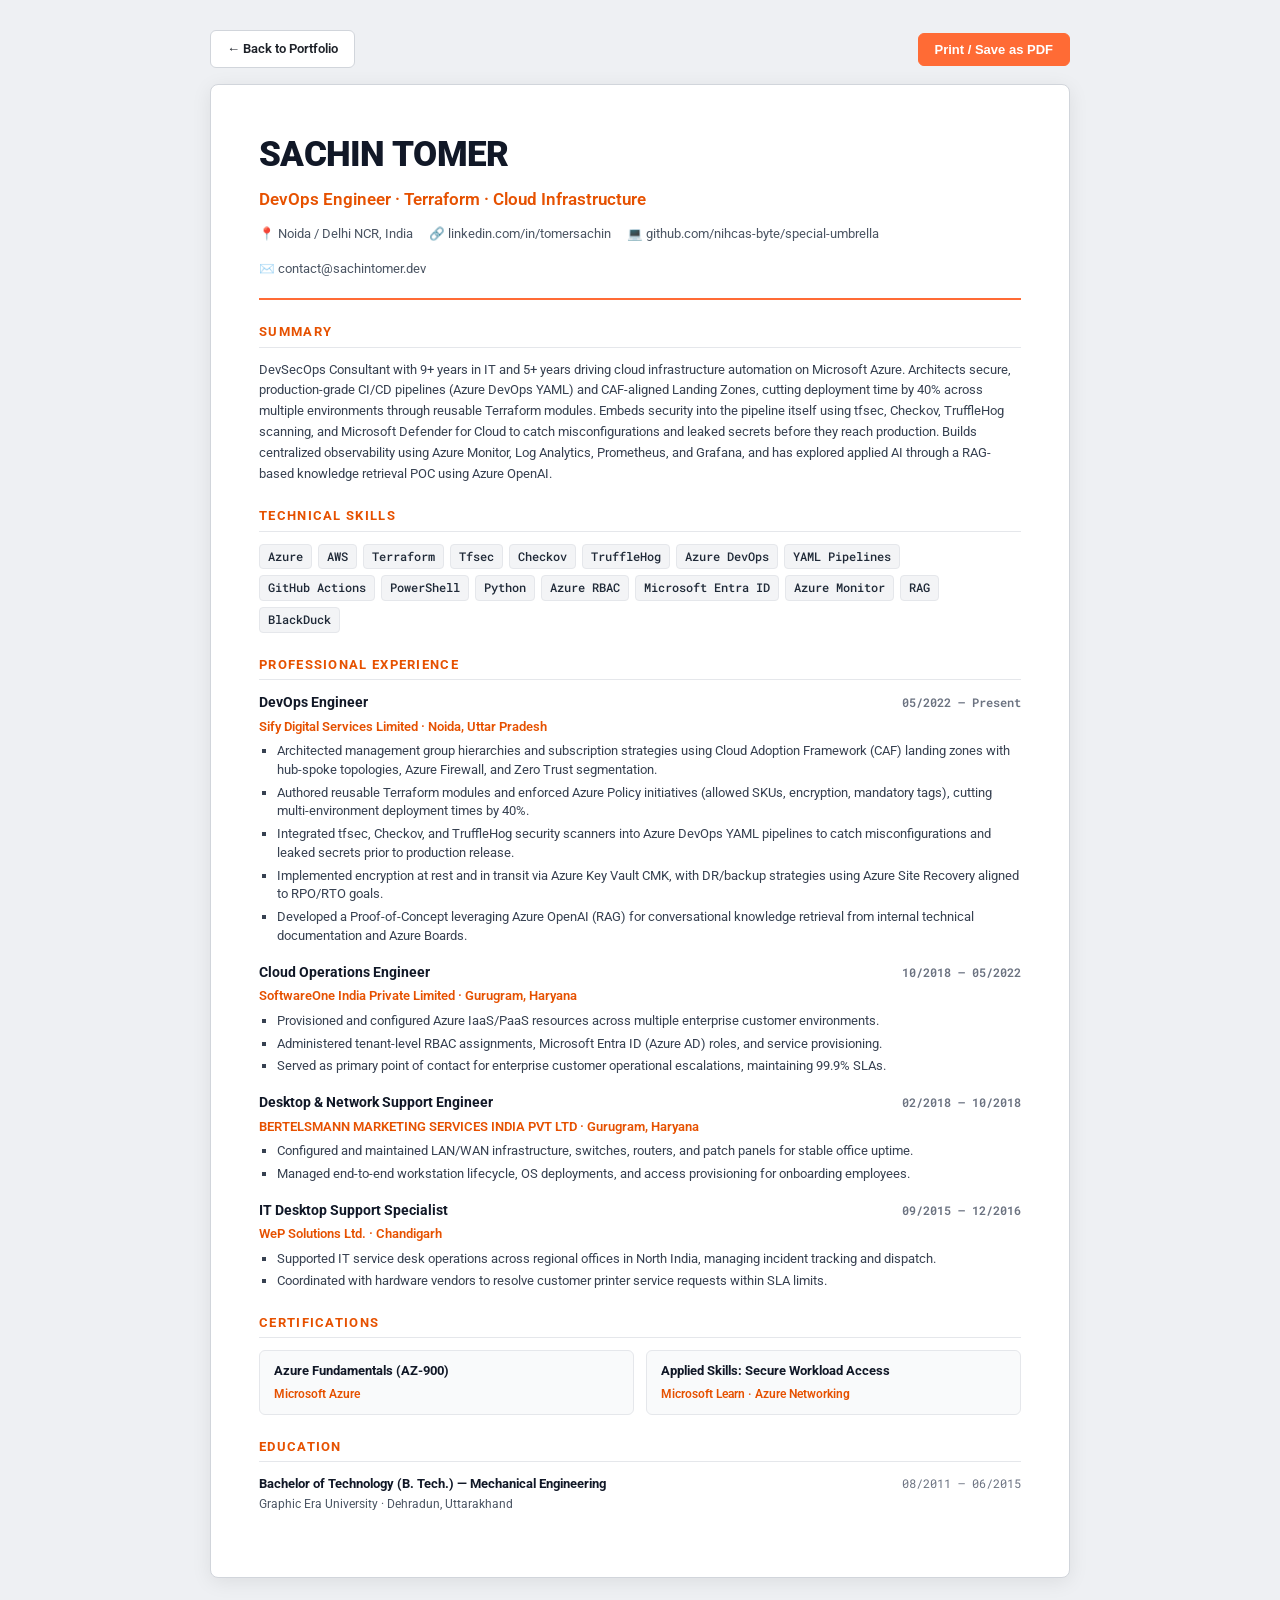
==== commit 57883326: "style: clean grey background with vibrant orange accents, fixed typewriter overflow and 4-metric hor" ====
--- a/resume.html
+++ b/resume.html
@@ -3,399 +3,409 @@
 <head>
   <meta charset="UTF-8" />
   <meta name="viewport" content="width=device-width, initial-scale=1.0" />
-  <title>Sachin Tomer — Resume</title>
+  <title>Resume — Sachin Tomer | DevOps Engineer</title>
   <style>
-    @import url('https://fonts.googleapis.com/css2?family=Roboto:wght@300;400;500;700&family=Roboto+Mono:wght@400&display=swap');
-
-    *, *::before, *::after { box-sizing: border-box; margin: 0; padding: 0; }
+    @import url('https://fonts.googleapis.com/css2?family=Roboto:ital,wght@0,300;0,400;0,500;0,700;1,400&family=Roboto+Mono:wght@400;500;600&display=swap');
+
+    *, *::before, *::after {
+      box-sizing: border-box;
+      margin: 0;
+      padding: 0;
+    }
 
     body {
       font-family: 'Roboto', sans-serif;
+      font-size: 13.5px;
+      line-height: 1.55;
+      color: #1e2229;
+      background: #eef0f3;
+      padding: 30px 15px;
+    }
+
+    .action-bar {
+      max-width: 860px;
+      margin: 0 auto 16px auto;
+      display: flex;
+      justify-content: space-between;
+      align-items: center;
+    }
+
+    .btn {
+      display: inline-flex;
+      align-items: center;
+      gap: 6px;
+      padding: 8px 16px;
       font-size: 13px;
-      line-height: 1.55;
-      color: #1e293b;
-      background: #f8f9fa;
-    }
-
-    .page {
-      max-width: 820px;
-      margin: 32px auto;
-      background: #fff;
-      border: 1px solid #e2e8f0;
+      font-weight: 600;
+      border-radius: 6px;
+      text-decoration: none;
+      cursor: pointer;
+      border: 1px solid transparent;
+      transition: all 0.2s ease;
+    }
+
+    .btn-primary {
+      background: #ff6b35;
+      color: #ffffff;
+      border-color: #ff6b35;
+    }
+
+    .btn-primary:hover {
+      background: #e65100;
+    }
+
+    .btn-secondary {
+      background: #ffffff;
+      color: #1e2229;
+      border-color: #d1d5db;
+    }
+
+    .btn-secondary:hover {
+      background: #f3f4f6;
+    }
+
+    .resume-sheet {
+      max-width: 860px;
+      margin: 0 auto;
+      background: #ffffff;
+      border: 1px solid #d1d5db;
       border-radius: 8px;
-      overflow: hidden;
+      box-shadow: 0 4px 20px rgba(0, 0, 0, 0.08);
+      padding: 42px 48px;
     }
 
     /* Header */
     .resume-header {
-      background: #0a0a0f;
-      color: #e2e8f0;
-      padding: 32px 40px;
+      border-bottom: 2px solid #ff6b35;
+      padding-bottom: 20px;
+      margin-bottom: 22px;
     }
 
     .rh-name {
-      font-size: 2rem;
+      font-size: 2.2rem;
+      font-weight: 900;
+      letter-spacing: -0.02em;
+      color: #111827;
+      text-transform: uppercase;
+      margin-bottom: 4px;
+    }
+
+    .rh-title {
+      font-size: 1.05rem;
+      font-weight: 600;
+      color: #e65100;
+      margin-bottom: 12px;
+    }
+
+    .rh-meta {
+      display: flex;
+      flex-wrap: wrap;
+      gap: 16px;
+      font-size: 12.5px;
+      color: #4b5563;
+    }
+
+    .rh-meta a {
+      color: inherit;
+      text-decoration: none;
+    }
+
+    .rh-meta a:hover {
+      color: #e65100;
+      text-decoration: underline;
+    }
+
+    /* Sections */
+    .section {
+      margin-bottom: 22px;
+    }
+
+    .section-title {
+      font-size: 13px;
       font-weight: 700;
-      letter-spacing: -.02em;
-      color: #f1f5f9;
-    }
-
-    .rh-title {
-      font-size: .95rem;
-      color: #94a3b8;
-      margin-top: 4px;
-      font-weight: 400;
-    }
-
-    .rh-meta {
-      display: flex;
-      gap: 24px;
-      margin-top: 16px;
+      text-transform: uppercase;
+      letter-spacing: 0.1em;
+      color: #e65100;
+      border-bottom: 1px solid #e5e7eb;
+      padding-bottom: 4px;
+      margin-bottom: 12px;
+    }
+
+    .summary-p {
+      color: #374151;
+      font-size: 13px;
+      line-height: 1.6;
+    }
+
+    /* Skills Pill Grid */
+    .skills-row {
+      display: flex;
       flex-wrap: wrap;
-    }
-
-    .rh-meta a {
-      font-size: .8rem;
-      color: #818cf8;
-      text-decoration: none;
-    }
-
-    .rh-meta span {
-      font-size: .8rem;
-      color: #64748b;
-    }
-
-    /* Stats bar */
-    .stats-bar {
-      display: flex;
-      gap: 0;
-      background: #111118;
-      border-bottom: 1px solid #1e1e2e;
-    }
-
-    .stat-cell {
-      flex: 1;
-      padding: 14px 20px;
-      text-align: center;
-      border-right: 1px solid #1e1e2e;
-    }
-
-    .stat-cell:last-child { border-right: none; }
-
-    .stat-num {
-      font-size: 1.25rem;
-      font-weight: 700;
-      color: #818cf8;
-      display: block;
-    }
-
-    .stat-lbl {
-      font-size: .68rem;
-      color: #64748b;
-      text-transform: uppercase;
-      letter-spacing: .08em;
-    }
-
-    /* Body */
-    .resume-body {
-      padding: 32px 40px;
-    }
-
-    /* Section */
-    .rs {
-      margin-bottom: 28px;
-    }
-
-    .rs-title {
-      font-size: .65rem;
-      font-weight: 700;
-      letter-spacing: .14em;
-      text-transform: uppercase;
-      color: #6366f1;
-      padding-bottom: 6px;
-      border-bottom: 1px solid #e2e8f0;
-      margin-bottom: 14px;
-    }
-
-    /* Summary */
-    .summary {
-      font-size: .875rem;
-      color: #475569;
-      line-height: 1.65;
+      gap: 6px;
+    }
+
+    .skill-pill {
+      font-family: 'Roboto Mono', monospace;
+      font-size: 11.5px;
+      font-weight: 500;
+      padding: 3px 8px;
+      border-radius: 4px;
+      background: #f3f4f6;
+      border: 1px solid #e5e7eb;
+      color: #1f2937;
     }
 
     /* Experience */
-    .exp-item {
-      margin-bottom: 18px;
-    }
-
-    .exp-item:last-child { margin-bottom: 0; }
-
-    .exp-row {
+    .exp-entry {
+      margin-bottom: 16px;
+    }
+
+    .exp-head {
       display: flex;
       justify-content: space-between;
       align-items: baseline;
-      gap: 8px;
+      margin-bottom: 3px;
     }
 
     .exp-role {
-      font-size: .9rem;
+      font-size: 14px;
       font-weight: 700;
-      color: #0f172a;
-    }
-
-    .exp-period {
-      font-size: .75rem;
-      color: #94a3b8;
+      color: #111827;
+    }
+
+    .exp-date {
       font-family: 'Roboto Mono', monospace;
-      white-space: nowrap;
+      font-size: 11.5px;
+      font-weight: 600;
+      color: #6b7280;
     }
 
     .exp-company {
-      font-size: .8rem;
-      color: #6366f1;
-      font-weight: 500;
+      font-size: 12.5px;
+      font-weight: 600;
+      color: #e65100;
       margin-bottom: 6px;
     }
 
-    .exp-bullets {
-      padding-left: 0;
-      list-style: none;
-    }
-
-    .exp-bullets li {
-      font-size: .82rem;
-      color: #475569;
-      padding-left: 14px;
-      position: relative;
-      margin-bottom: 3px;
-      line-height: 1.55;
-    }
-
-    .exp-bullets li::before {
-      content: '▸';
-      position: absolute;
-      left: 0;
-      color: #6366f1;
-      font-size: .65rem;
-      top: 2px;
-    }
-
-    /* Skills grid */
-    .skills-table {
+    .exp-ul {
+      list-style-type: square;
+      padding-left: 18px;
+      color: #374151;
+      font-size: 12.5px;
+      display: flex;
+      flex-direction: column;
+      gap: 4px;
+    }
+
+    .exp-ul li {
+      line-height: 1.5;
+    }
+
+    /* Certs & Edu */
+    .cert-grid {
       display: grid;
-      grid-template-columns: 130px 1fr;
-      gap: 6px 12px;
+      grid-template-columns: 1fr 1fr;
+      gap: 12px;
+    }
+
+    .cert-box {
+      background: #f9fafb;
+      border: 1px solid #e5e7eb;
+      border-radius: 6px;
+      padding: 10px 14px;
+    }
+
+    .cert-box strong {
+      display: block;
+      font-size: 13px;
+      color: #111827;
+      margin-bottom: 2px;
+    }
+
+    .cert-box span {
+      font-size: 11.5px;
+      color: #e65100;
+      font-weight: 600;
+    }
+
+    .edu-entry {
+      display: flex;
+      justify-content: space-between;
       align-items: baseline;
-    }
-
-    .skill-cat {
-      font-size: .75rem;
-      font-weight: 600;
-      color: #475569;
-      text-transform: uppercase;
-      letter-spacing: .04em;
-    }
-
-    .skill-vals {
-      font-size: .82rem;
-      color: #1e293b;
-    }
-
-    /* Certs */
-    .cert-list { list-style: none; }
-
-    .cert-list li {
-      font-size: .82rem;
-      color: #1e293b;
-      padding-left: 14px;
-      position: relative;
-      margin-bottom: 4px;
-    }
-
-    .cert-list li::before {
-      content: '✓';
-      position: absolute;
-      left: 0;
-      color: #22c55e;
-      font-size: .7rem;
-    }
-
-    /* Print */
+      font-size: 13px;
+    }
+
+    .edu-degree {
+      font-weight: 700;
+      color: #111827;
+    }
+
+    .edu-school {
+      color: #4b5563;
+      font-size: 12px;
+    }
+
+    .edu-date {
+      font-family: 'Roboto Mono', monospace;
+      font-size: 11.5px;
+      color: #6b7280;
+    }
+
+    /* Print Optimization */
     @media print {
-      body { background: #fff; }
-      .page { margin: 0; border: none; border-radius: 0; box-shadow: none; }
-      .print-btn { display: none; }
-    }
-
-    /* Print button */
-    .print-bar {
-      text-align: right;
-      padding: 12px 40px 0;
-    }
-
-    .print-btn {
-      background: #6366f1;
-      color: #fff;
-      border: none;
-      border-radius: 6px;
-      padding: 8px 18px;
-      font-size: .8rem;
-      font-family: 'Roboto', sans-serif;
-      font-weight: 600;
-      cursor: pointer;
-    }
-
-    .print-btn:hover { background: #818cf8; }
+      body {
+        background: #ffffff !important;
+        padding: 0 !important;
+      }
+      .action-bar {
+        display: none !important;
+      }
+      .resume-sheet {
+        border: none !important;
+        box-shadow: none !important;
+        padding: 0 !important;
+        max-width: 100% !important;
+      }
+      .exp-entry {
+        page-break-inside: avoid;
+      }
+    }
   </style>
 </head>
 <body>
 
-<div class="page">
-  <div class="print-bar">
-    <button class="print-btn" onclick="window.print()">⬇ Print / Save PDF</button>
+  <!-- Top Navigation & Action -->
+  <div class="action-bar">
+    <a href="index.html" class="btn btn-secondary">← Back to Portfolio</a>
+    <button onclick="window.print()" class="btn btn-primary">Print / Save as PDF</button>
   </div>
 
-  <!-- Header -->
-  <div class="resume-header">
-    <div class="rh-name">Sachin Tomer</div>
-    <div class="rh-title">DevOps Engineer · Terraform · Azure · DevSecOps</div>
-    <div class="rh-meta">
-      <span>📍 Noida, India</span>
-      <a href="https://www.linkedin.com/in/tomersachin/" target="_blank">LinkedIn</a>
-      <a href="https://github.com/nihcas-byte/special-umbrella" target="_blank">GitHub</a>
-    </div>
+  <div class="resume-sheet">
+    <header class="resume-header">
+      <h1 class="rh-name">Sachin Tomer</h1>
+      <div class="rh-title">DevOps Engineer · Terraform · Cloud Infrastructure</div>
+      <div class="rh-meta">
+        <span>📍 Noida / Delhi NCR, India</span>
+        <span>🔗 <a href="https://www.linkedin.com/in/tomersachin/" target="_blank" rel="noopener">linkedin.com/in/tomersachin</a></span>
+        <span>💻 <a href="https://github.com/nihcas-byte/special-umbrella" target="_blank" rel="noopener">github.com/nihcas-byte/special-umbrella</a></span>
+        <span>✉️ contact@sachintomer.dev</span>
+      </div>
+    </header>
+
+    <section class="section">
+      <div class="section-title">Summary</div>
+      <p class="summary-p">
+        DevSecOps Consultant with 9+ years in IT and 5+ years driving cloud infrastructure automation on Microsoft Azure. Architects secure, production-grade CI/CD pipelines (Azure DevOps YAML) and CAF-aligned Landing Zones, cutting deployment time by 40% across multiple environments through reusable Terraform modules. Embeds security into the pipeline itself using tfsec, Checkov, TruffleHog scanning, and Microsoft Defender for Cloud to catch misconfigurations and leaked secrets before they reach production. Builds centralized observability using Azure Monitor, Log Analytics, Prometheus, and Grafana, and has explored applied AI through a RAG-based knowledge retrieval POC using Azure OpenAI.
+      </p>
+    </section>
+
+    <section class="section">
+      <div class="section-title">Technical Skills</div>
+      <div class="skills-row">
+        <span class="skill-pill">Azure</span>
+        <span class="skill-pill">AWS</span>
+        <span class="skill-pill">Terraform</span>
+        <span class="skill-pill">Tfsec</span>
+        <span class="skill-pill">Checkov</span>
+        <span class="skill-pill">TruffleHog</span>
+        <span class="skill-pill">Azure DevOps</span>
+        <span class="skill-pill">YAML Pipelines</span>
+        <span class="skill-pill">GitHub Actions</span>
+        <span class="skill-pill">PowerShell</span>
+        <span class="skill-pill">Python</span>
+        <span class="skill-pill">Azure RBAC</span>
+        <span class="skill-pill">Microsoft Entra ID</span>
+        <span class="skill-pill">Azure Monitor</span>
+        <span class="skill-pill">RAG</span>
+        <span class="skill-pill">BlackDuck</span>
+      </div>
+    </section>
+
+    <section class="section">
+      <div class="section-title">Professional Experience</div>
+
+      <!-- Experience 1 -->
+      <div class="exp-entry">
+        <div class="exp-head">
+          <span class="exp-role">DevOps Engineer</span>
+          <span class="exp-date">05/2022 – Present</span>
+        </div>
+        <div class="exp-company">Sify Digital Services Limited · Noida, Uttar Pradesh</div>
+        <ul class="exp-ul">
+          <li>Architected management group hierarchies and subscription strategies using Cloud Adoption Framework (CAF) landing zones with hub-spoke topologies, Azure Firewall, and Zero Trust segmentation.</li>
+          <li>Authored reusable Terraform modules and enforced Azure Policy initiatives (allowed SKUs, encryption, mandatory tags), cutting multi-environment deployment times by 40%.</li>
+          <li>Integrated tfsec, Checkov, and TruffleHog security scanners into Azure DevOps YAML pipelines to catch misconfigurations and leaked secrets prior to production release.</li>
+          <li>Implemented encryption at rest and in transit via Azure Key Vault CMK, with DR/backup strategies using Azure Site Recovery aligned to RPO/RTO goals.</li>
+          <li>Developed a Proof-of-Concept leveraging Azure OpenAI (RAG) for conversational knowledge retrieval from internal technical documentation and Azure Boards.</li>
+        </ul>
+      </div>
+
+      <!-- Experience 2 -->
+      <div class="exp-entry">
+        <div class="exp-head">
+          <span class="exp-role">Cloud Operations Engineer</span>
+          <span class="exp-date">10/2018 – 05/2022</span>
+        </div>
+        <div class="exp-company">SoftwareOne India Private Limited · Gurugram, Haryana</div>
+        <ul class="exp-ul">
+          <li>Provisioned and configured Azure IaaS/PaaS resources across multiple enterprise customer environments.</li>
+          <li>Administered tenant-level RBAC assignments, Microsoft Entra ID (Azure AD) roles, and service provisioning.</li>
+          <li>Served as primary point of contact for enterprise customer operational escalations, maintaining 99.9% SLAs.</li>
+        </ul>
+      </div>
+
+      <!-- Experience 3 -->
+      <div class="exp-entry">
+        <div class="exp-head">
+          <span class="exp-role">Desktop &amp; Network Support Engineer</span>
+          <span class="exp-date">02/2018 – 10/2018</span>
+        </div>
+        <div class="exp-company">BERTELSMANN MARKETING SERVICES INDIA PVT LTD · Gurugram, Haryana</div>
+        <ul class="exp-ul">
+          <li>Configured and maintained LAN/WAN infrastructure, switches, routers, and patch panels for stable office uptime.</li>
+          <li>Managed end-to-end workstation lifecycle, OS deployments, and access provisioning for onboarding employees.</li>
+        </ul>
+      </div>
+
+      <!-- Experience 4 -->
+      <div class="exp-entry">
+        <div class="exp-head">
+          <span class="exp-role">IT Desktop Support Specialist</span>
+          <span class="exp-date">09/2015 – 12/2016</span>
+        </div>
+        <div class="exp-company">WeP Solutions Ltd. · Chandigarh</div>
+        <ul class="exp-ul">
+          <li>Supported IT service desk operations across regional offices in North India, managing incident tracking and dispatch.</li>
+          <li>Coordinated with hardware vendors to resolve customer printer service requests within SLA limits.</li>
+        </ul>
+      </div>
+    </section>
+
+    <section class="section">
+      <div class="section-title">Certifications</div>
+      <div class="cert-grid">
+        <div class="cert-box">
+          <strong>Azure Fundamentals (AZ-900)</strong>
+          <span>Microsoft Azure</span>
+        </div>
+        <div class="cert-box">
+          <strong>Applied Skills: Secure Workload Access</strong>
+          <span>Microsoft Learn · Azure Networking</span>
+        </div>
+      </div>
+    </section>
+
+    <section class="section">
+      <div class="section-title">Education</div>
+      <div class="edu-entry">
+        <div>
+          <span class="edu-degree">Bachelor of Technology (B. Tech.) — Mechanical Engineering</span>
+          <div class="edu-school">Graphic Era University · Dehradun, Uttarakhand</div>
+        </div>
+        <span class="edu-date">08/2011 – 06/2015</span>
+      </div>
+    </section>
   </div>
-
-  <!-- Stats Bar -->
-  <div class="stats-bar">
-    <div class="stat-cell">
-      <span class="stat-num">9+</span>
-      <span class="stat-lbl">Years IT</span>
-    </div>
-    <div class="stat-cell">
-      <span class="stat-num">5+</span>
-      <span class="stat-lbl">Years Azure</span>
-    </div>
-    <div class="stat-cell">
-      <span class="stat-num">40%</span>
-      <span class="stat-lbl">Faster Deploys</span>
-    </div>
-    <div class="stat-cell">
-      <span class="stat-num">99.9%</span>
-      <span class="stat-lbl">SLA</span>
-    </div>
-  </div>
-
-  <!-- Body -->
-  <div class="resume-body">
-
-    <!-- Summary -->
-    <div class="rs">
-      <div class="rs-title">Summary</div>
-      <p class="summary">
-        DevOps Engineer with 9+ years in IT and 5+ years architecting Azure solutions. Specializes in infrastructure as code (Terraform), CAF Landing Zones, DevSecOps pipelines, and cloud-native automation. Proven track record of cutting deployment time by 40% and maintaining 99.9% SLA across enterprise environments.
-      </p>
-    </div>
-
-    <!-- Experience -->
-    <div class="rs">
-      <div class="rs-title">Experience</div>
-
-      <div class="exp-item">
-        <div class="exp-row">
-          <div class="exp-role">DevOps Engineer</div>
-          <div class="exp-period">May 2022 – Present</div>
-        </div>
-        <div class="exp-company">Sify Digital Services</div>
-        <ul class="exp-bullets">
-          <li>Architected Azure CAF Landing Zones with hub-spoke topology, Azure Firewall, and Zero Trust segmentation</li>
-          <li>Built DevSecOps CI/CD integrating tfsec, Checkov, TruffleHog — reduced deployment time by 40%</li>
-          <li>Delivered Azure OpenAI RAG POC for conversational knowledge retrieval from internal docs and Boards</li>
-        </ul>
-      </div>
-
-      <div class="exp-item">
-        <div class="exp-row">
-          <div class="exp-role">Cloud Operations Engineer</div>
-          <div class="exp-period">Oct 2018 – May 2022</div>
-        </div>
-        <div class="exp-company">SoftwareOne India</div>
-        <ul class="exp-bullets">
-          <li>Managed multi-tenant Azure IaaS/PaaS, RBAC, and Entra ID for enterprise customers</li>
-          <li>Primary escalation lead for critical incidents maintaining 99.9% SLA</li>
-        </ul>
-      </div>
-
-      <div class="exp-item">
-        <div class="exp-row">
-          <div class="exp-role">Desktop &amp; Network Support Engineer</div>
-          <div class="exp-period">Feb 2018 – Oct 2018</div>
-        </div>
-        <div class="exp-company">Bertelsmann</div>
-        <ul class="exp-bullets">
-          <li>LAN/WAN infrastructure management — switches, patch panels, workstation lifecycle</li>
-        </ul>
-      </div>
-
-      <div class="exp-item">
-        <div class="exp-row">
-          <div class="exp-role">IT Desktop Support</div>
-          <div class="exp-period">Sep 2015 – Dec 2016</div>
-        </div>
-        <div class="exp-company">WeP Solutions</div>
-        <ul class="exp-bullets">
-          <li>IT service desk, incident tracking, and vendor coordination across North India</li>
-        </ul>
-      </div>
-
-    </div>
-
-    <!-- Skills -->
-    <div class="rs">
-      <div class="rs-title">Skills</div>
-      <div class="skills-table">
-        <span class="skill-cat">Cloud</span>
-        <span class="skill-vals">Azure, AWS, CAF Landing Zones, Hub-Spoke, ExpressRoute</span>
-
-        <span class="skill-cat">IaC</span>
-        <span class="skill-vals">Terraform, Azure Policy, PowerShell, Python, Bash</span>
-
-        <span class="skill-cat">DevSecOps</span>
-        <span class="skill-vals">tfsec, Checkov, TruffleHog, Defender for Cloud, Key Vault, Entra ID</span>
-
-        <span class="skill-cat">CI/CD</span>
-        <span class="skill-vals">Azure DevOps, GitHub Actions, YAML Pipelines</span>
-
-        <span class="skill-cat">Observability</span>
-        <span class="skill-vals">Azure Monitor, Log Analytics, Prometheus, Grafana</span>
-
-        <span class="skill-cat">AI</span>
-        <span class="skill-vals">Azure OpenAI, RAG Architecture</span>
-      </div>
-    </div>
-
-    <!-- Certifications -->
-    <div class="rs">
-      <div class="rs-title">Certifications</div>
-      <ul class="cert-list">
-        <li>Microsoft Azure Fundamentals (AZ-900)</li>
-        <li>Microsoft Applied Skills: Configure Secure Access to Workloads Using Azure Networking</li>
-      </ul>
-    </div>
-
-    <!-- Education -->
-    <div class="rs">
-      <div class="rs-title">Education</div>
-      <div class="exp-row">
-        <div class="exp-role" style="font-size:.85rem">B.Tech, Mechanical Engineering</div>
-        <div class="exp-period">2011 – 2015</div>
-      </div>
-      <div class="exp-company">Graphic Era University</div>
-    </div>
-
-  </div>
-</div>
 
 </body>
 </html>
